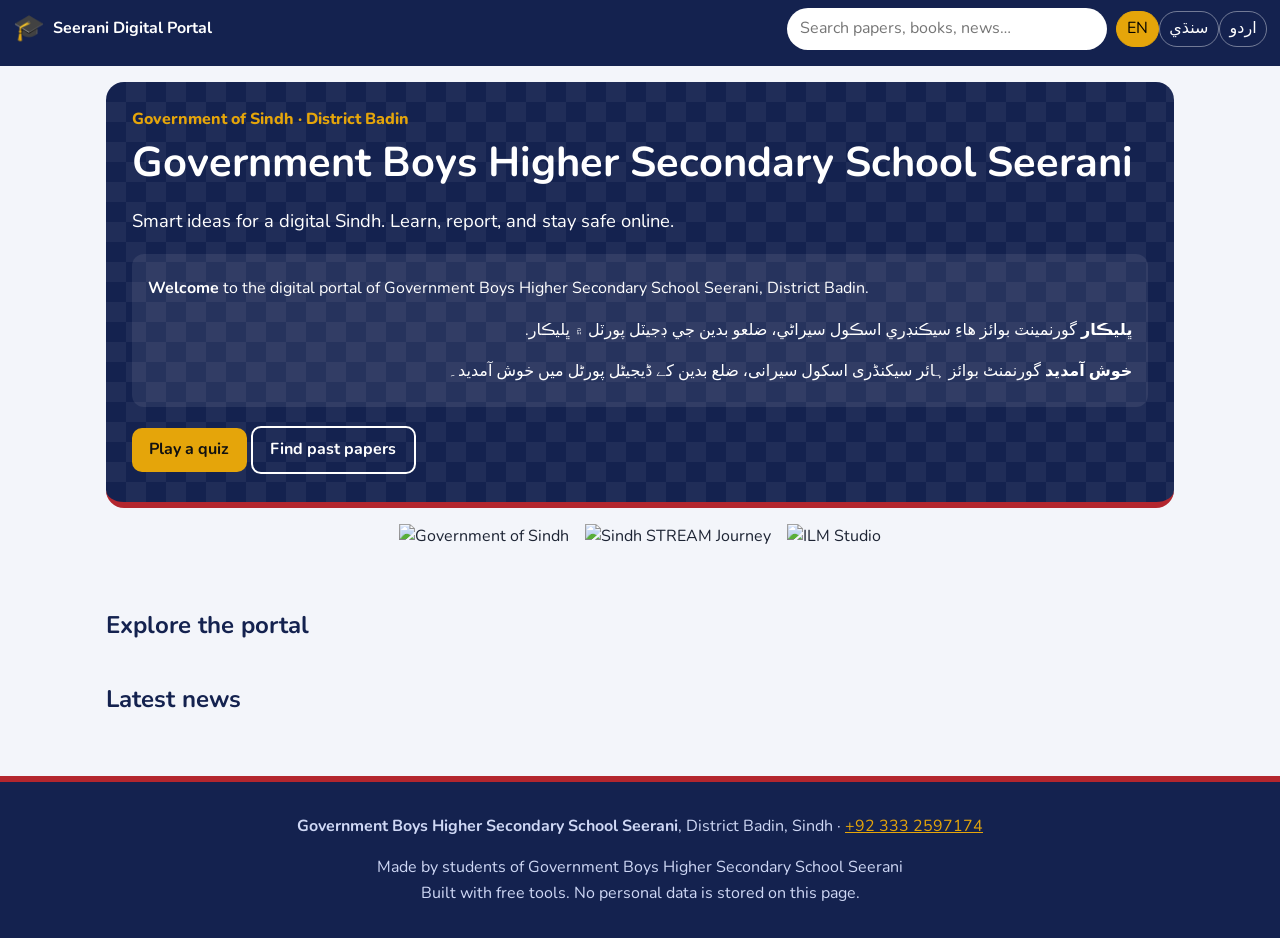
==== index.html @ 07d2a6b6 "Add files via upload" ====
<!DOCTYPE html>
<html lang="en">
<head>
<meta charset="utf-8">
<meta name="viewport" content="width=device-width,initial-scale=1">
<title>Seerani Digital School Portal</title>
<meta name="description" content="Digital portal of Government Boys Higher Secondary School Seerani, District Badin, Sindh">
<link rel="icon" href="data:image/svg+xml,<svg xmlns='http://www.w3.org/2000/svg' viewBox='0 0 100 100'><text y='.9em' font-size='90'>🎓</text></svg>">
<link rel="stylesheet" href="https://fonts.googleapis.com/css2?family=Noto+Naskh+Arabic:wght@400;700&family=Nunito:wght@400;700;800&display=swap">
<link rel="stylesheet" href="style.css">
</head>
<body>
<header>
 <div class="top">
  <a class="brand" href="#home"><img src="images/logo-school.png" alt="" onerror="this.replaceWith(Object.assign(document.createElement('span'),{textContent:'🎓',className:'ico'}))"><b>Seerani Digital Portal</b></a>
  <input id="q" type="search" placeholder="Search papers, books, news…" aria-label="Search">
  <div class="lang"><button data-l="en" class="on">EN</button><button data-l="sd">سنڌي</button><button data-l="ur">اردو</button></div>
 </div>
 <nav id="nav"></nav>
</header>
<main>
<section id="home">
 <div class="hero">
  <p class="sm">Government of Sindh · District Badin</p>
  <h1>Government Boys Higher Secondary School Seerani</h1>
  <p data-i="welcome" class="lead">Smart ideas for a digital Sindh. Learn, report, and stay safe online.</p>
  <div class="welcome">
   <p><b>Welcome</b> to the digital portal of Government Boys Higher Secondary School Seerani, District Badin.</p>
   <p lang="sd" dir="rtl"><b>ڀليڪار</b> گورنمينٽ بوائز هاءِ سيڪنڊري اسڪول سيراڻي، ضلعو بدين جي ڊجيٽل پورٽل ۾ ڀليڪار.</p>
   <p lang="ur" dir="rtl"><b>خوش آمدید</b> گورنمنٹ بوائز ہائر سیکنڈری اسکول سیرانی، ضلع بدین کے ڈیجیٹل پورٹل میں خوش آمدید۔</p>
  </div>
  <a class="btn gold" href="#quiz">Play a quiz</a> <a class="btn ghost" href="#papers">Find past papers</a>
 </div>
 <div class="logos"><img src="images/logo-sindh.png" alt="Government of Sindh"><img src="images/logo-stream.png" alt="Sindh STREAM Journey"><img src="images/logo-ilm.png" alt="ILM Studio"></div>
 <h2>Explore the portal</h2><div id="tiles" class="grid"></div>
 <h2>Latest news</h2><div id="homenews" class="grid"></div>
</section>
<section id="papers" hidden><h2>Past Papers &amp; Exam Preparation</h2><p class="note">Classes 6–10. Entries marked Sample are examples: add your real PDFs (see README).</p><div class="filters" data-box="papers"></div><div class="grid" id="papers-list"></div></section>
<section id="achievements" hidden><h2>Student Achievements</h2><p class="note">Sample cards only. Replace them with real, teacher-approved achievements.</p><div class="grid" id="ach-list"></div></section>
<section id="library" hidden><h2>Digital Library</h2><div class="filters" data-box="library"></div><div class="grid" id="library-list"></div></section>
<section id="quiz" hidden><h2>Quizzes &amp; MCQs</h2>
 <div class="panel"><label>Topic <select id="qt"></select></label> <label>Class <select id="qc"><option value="0">All (6–10)</option><option>6</option><option>7</option><option>8</option><option>9</option><option>10</option></select></label> <button class="btn" id="qs">Start (10 questions)</button></div>
 <div id="qbox"></div></section>
<section id="teachers" hidden><h2>Teachers Directory</h2><p class="note">Sample cards. Add real names, photos and qualifications with the teachers’ permission.</p><div class="grid" id="teachers-list"></div></section>
<section id="news" hidden><h2>News &amp; Announcements</h2><div class="grid" id="news-list"></div></section>
<section id="gallery" hidden><h2>School Gallery &amp; Events</h2><div class="grid g" id="gallery-list"></div></section>
<section id="steam" hidden><h2>STEAM / STREAM Projects</h2><p class="note">Sample project cards. Add real models, photos and video links.</p><div class="grid" id="steam-list"></div></section>
<section id="careers" hidden><h2>Scholarships &amp; Career Guidance</h2><p class="note">Always check each official website for current dates and conditions.</p><div class="grid" id="careers-list"></div></section>
<section id="calendar" hidden><h2>Academic Calendar</h2><p class="note">Sample rows. Dates must come from the school office.</p><div id="cal-list" class="tw"></div></section>
<section id="english" hidden><h2>English Learning Corner</h2><div class="panel"><b>Word of the day</b><div id="wod"></div></div><h3>Vocabulary</h3><div class="grid" id="vocab"></div><h3>Tenses</h3><div class="tw" id="tenses"></div><h3>Daily-use sentences</h3><div class="grid" id="sent"></div><h3>Speaking practice</h3><ol id="speak"></ol></section>
<section id="safe" hidden><h2>Stay safe online</h2><p>Five rules every student can follow today.</p><div class="grid" id="rules"></div>
 <h2>Safety for elders</h2><p>Please share these rules with your grandparents and parents.</p><div class="grid" id="elders"></div>
 <h2>Is this news fake?</h2><p>Tick every answer that is true for the message you received.</p>
 <div class="panel" id="fake"></div>
 <div class="warn"><b>Do not believe news from local viral Facebook pages. Believe only original news media channels.</b><p lang="sd" dir="rtl">مقامي وائرل فيس بڪ پيجز جي خبرن تي يقين نه ڪريو. رڳو اصل نيوز ميڊيا چينلز تي يقين ڪريو.</p><p lang="ur" dir="rtl">مقامی وائرل فیس بک پیجز کی خبروں پر یقین نہ کریں۔ صرف اصل نیوز میڈیا چینلز پر یقین کریں۔</p></div></section>
<section id="report" hidden><h2>Report a school problem</h2><p>Tell us what needs fixing. Do not write phone numbers or passwords.</p>
 <form class="panel" id="rf"><label>Problem type <select name="t"><option>Broken desk or chair</option><option>Water or toilets</option><option>Cleanliness</option><option>Harassment or bullying</option><option>Electricity or fans</option><option>Other</option></select></label>
 <label>Class <select name="c"><option>6</option><option>7</option><option>8</option><option>9</option><option>10</option><option>11</option><option>12</option></select></label>
 <label>What is wrong? <textarea name="d" rows="4" required></textarea></label>
 <button class="btn" data-a="wa">Send on WhatsApp</button> <button class="btn alt" data-a="cp">Copy report</button> <p class="note" id="rm"></p></form></section>
<section id="contact" hidden><h2>Contact &amp; Feedback</h2>
 <div class="panel"><b>Head Master</b><br>GBHSS Seerani, District Badin, Sindh<br><a href="https://wa.me/923332597174">WhatsApp: +92 333 2597174</a></div>
 <iframe title="School map" loading="lazy" src="https://www.google.com/maps?q=Government+Boys+Higher+Secondary+School+Seerani+Badin&output=embed"></iframe>
 <form class="panel" id="ff"><label>Message type <select name="t"><option>Feedback</option><option>Suggestion</option><option>Website issue</option></select></label>
 <label>Your message <textarea name="d" rows="4" required></textarea></label><button class="btn">Send on WhatsApp</button>
 <p class="note">This form opens WhatsApp; nothing is stored on this website.</p></form></section>
<section id="search" hidden><h2>Search results</h2><div id="sr" class="grid"></div></section>
</main>
<footer><p><b>Government Boys Higher Secondary School Seerani</b>, District Badin, Sindh · <a href="https://wa.me/923332597174">+92 333 2597174</a></p>
<p>Made by students of Government Boys Higher Secondary School Seerani<br>Built with free tools. No personal data is stored on this page.</p></footer>
<script src="data/data.js"></script>
<script src="app.js"></script>
</body></html>
---- style.css ----
:root{--ink:#14224f;--red:#b3262e;--gold:#e5a50a;--bg:#f3f5fa;--line:#d9dfec;--ok:#1b7f4b}
*{box-sizing:border-box}html{scroll-padding-top:120px}
body{margin:0;font:16px/1.6 Nunito,system-ui,sans-serif;background:var(--bg);color:#1c2333}
html[dir=rtl] body{font-family:'Noto Naskh Arabic',Nunito,sans-serif}
header{position:sticky;top:0;z-index:5;background:var(--ink);color:#fff;padding-top:env(safe-area-inset-top)}
.top{display:flex;gap:.6rem;align-items:center;padding:.5rem .8rem;flex-wrap:wrap}
.brand{display:flex;align-items:center;gap:.5rem;color:#fff;text-decoration:none;flex:1 1 auto}.brand img{height:36px}.ico{font-size:1.6rem}
#q{flex:1 1 180px;max-width:320px;padding:.5rem .8rem;border-radius:99px;border:0;font:inherit}
.lang button{background:none;border:1px solid #fff6;color:#fff;padding:.25rem .6rem;border-radius:99px;font:inherit;cursor:pointer}.lang .on{background:var(--gold);color:#000;border-color:var(--gold)}
nav{display:flex;gap:.3rem;overflow-x:auto;padding:0 .6rem .5rem;scrollbar-width:thin}
nav a{white-space:nowrap;color:#dfe6ff;text-decoration:none;padding:.3rem .8rem;border-radius:99px;font-size:.92rem}nav a.on,nav a:hover{background:var(--red);color:#fff}
main{max-width:1100px;margin:auto;padding:1rem}
h1{font-size:clamp(1.6rem,5vw,2.6rem);line-height:1.2;margin:.3rem 0}h2{margin:1.6rem 0 .6rem;color:var(--ink)}
.hero{background:var(--ink) repeating-conic-gradient(#ffffff0d 0 25%,transparent 0 50%) 0 0/40px 40px;color:#fff;border-radius:18px;padding:1.6rem;border-bottom:6px solid var(--red)}
.sm{color:var(--gold);font-weight:800;margin:0}.lead{font-size:1.15rem}
.welcome{background:#ffffff14;border-radius:12px;padding:.4rem 1rem;margin:1rem 0}
.btn{display:inline-block;background:var(--red);color:#fff;border:0;padding:.55rem 1.1rem;border-radius:10px;font:inherit;font-weight:700;text-decoration:none;cursor:pointer;margin:.2rem 0}
.btn.gold{background:var(--gold);color:#111}.btn.alt{background:var(--ink)}.btn.ghost{background:none;border:2px solid #fff}
:focus-visible{outline:3px solid var(--gold);outline-offset:2px}
.logos{display:flex;gap:1rem;justify-content:center;flex-wrap:wrap;margin:1rem 0}.logos img{height:56px;max-width:30%;object-fit:contain}
.grid{display:grid;grid-template-columns:repeat(auto-fill,minmax(230px,1fr));gap:.9rem}
.card{background:#fff;border:1px solid var(--line);border-left:5px solid var(--red);border-radius:12px;padding:.9rem;color:inherit;text-decoration:none;display:block}
a.card:hover{border-left-color:var(--gold);transform:translateY(-2px);transition:.15s}
.card h3{margin:.2rem 0;font-size:1.05rem}.card .em{font-size:2rem}
.tag{display:inline-block;background:#fdf0d0;color:#6b4a00;border-radius:6px;padding:0 .5rem;font-size:.8rem;margin:.1rem .2rem .1rem 0}.tag.s{background:#e6ebfa;color:var(--ink)}
.note{color:#566;font-size:.9rem}
.panel{background:#fff;border:1px solid var(--line);border-radius:12px;padding:1rem;margin:.8rem 0}
.warn{background:#fff3f3;border:2px solid var(--red);border-radius:12px;padding:.8rem 1rem}
label{display:block;margin:.5rem 0;font-weight:700}select,textarea{display:block;width:100%;max-width:420px;padding:.5rem;border:1px solid #bcc5db;border-radius:8px;font:inherit}
.filters{display:flex;gap:.6rem;flex-wrap:wrap;margin:.6rem 0}.filters select{width:auto}
.g .ph{aspect-ratio:4/3;width:100%;object-fit:cover;border-radius:10px;background:#dde3f3}
.ph{background:linear-gradient(135deg,#dde3f3,#f1f3fa);display:grid;place-items:center;font-size:2.4rem;aspect-ratio:4/3;border-radius:10px}
.tw{overflow-x:auto}table{border-collapse:collapse;width:100%;background:#fff}td,th{border:1px solid var(--line);padding:.5rem;text-align:start}th{background:var(--ink);color:#fff}
.opt{display:block;width:100%;text-align:start;margin:.35rem 0;padding:.6rem;border:2px solid var(--line);border-radius:10px;background:#fff;font:inherit;cursor:pointer}
.opt.right{border-color:var(--ok);background:#e5f6ec}.opt.wrong{border-color:var(--red);background:#fdeaea}
.bar{height:8px;background:var(--line);border-radius:9px}.bar i{display:block;height:100%;background:var(--gold);border-radius:9px}
iframe{width:100%;height:280px;border:0;border-radius:12px}
footer{background:var(--ink);color:#cfd8f5;text-align:center;padding:1rem;margin-top:2rem;border-top:6px solid var(--red)}footer a{color:var(--gold)}
@media(prefers-reduced-motion:reduce){*{transition:none!important}}
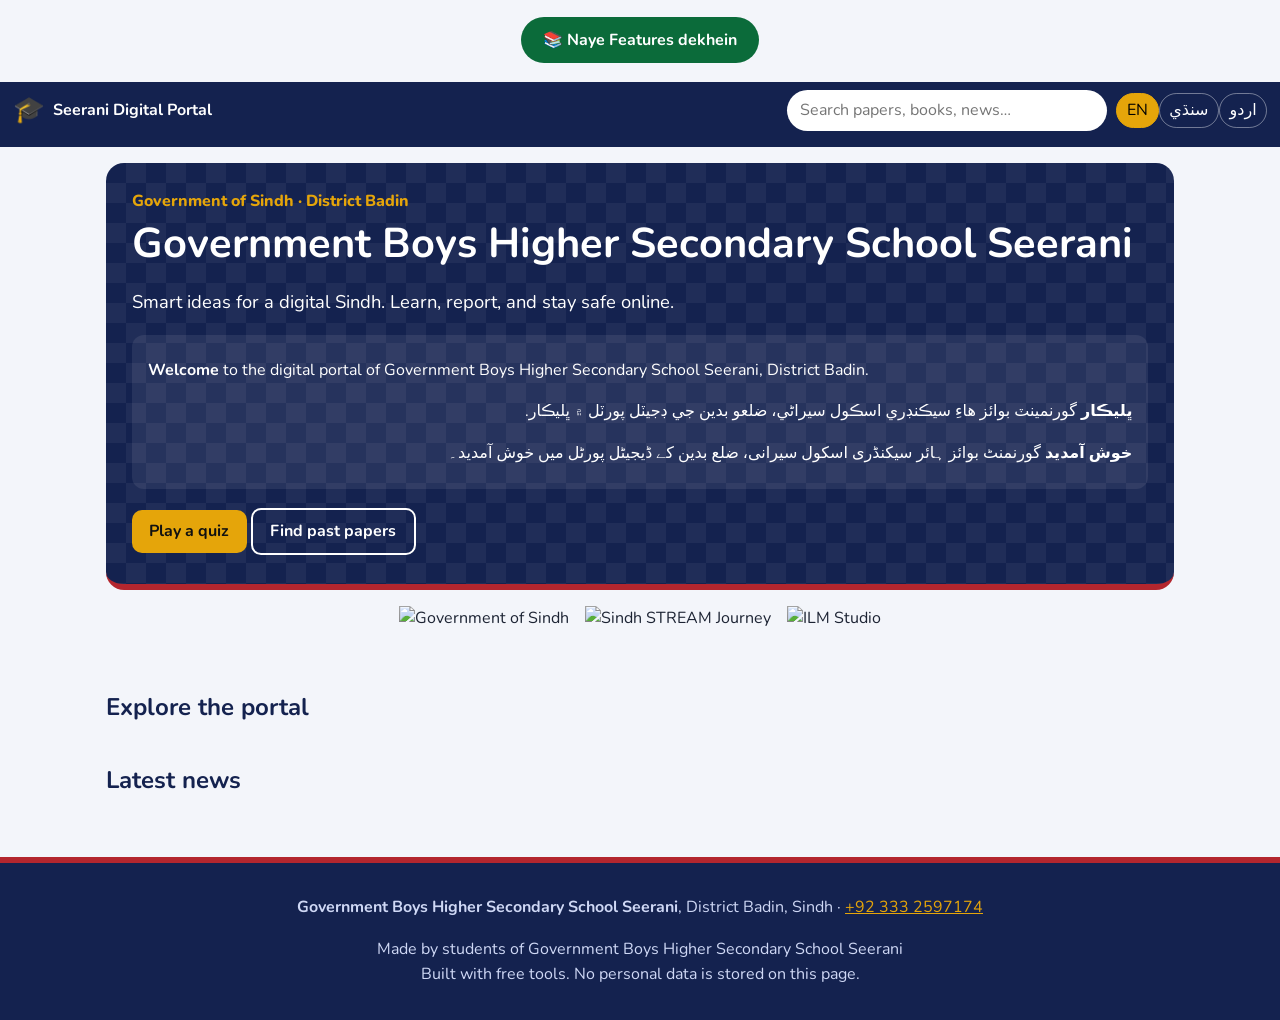
==== commit fdc28b5b: "Update index.html" ====
--- a/index.html
+++ b/index.html
@@ -10,6 +10,7 @@
 <link rel="stylesheet" href="style.css">
 </head>
 <body>
+ <p style="text-align:center;padding:12px"><a href="features.html" style="background:#0b6b3a;color:#fff;padding:12px 22px;border-radius:25px;text-decoration:none;font-weight:bold">📚 Naye Features dekhein</a></p>
 <header>
  <div class="top">
   <a class="brand" href="#home"><img src="images/logo-school.png" alt="" onerror="this.replaceWith(Object.assign(document.createElement('span'),{textContent:'🎓',className:'ico'}))"><b>Seerani Digital Portal</b></a>
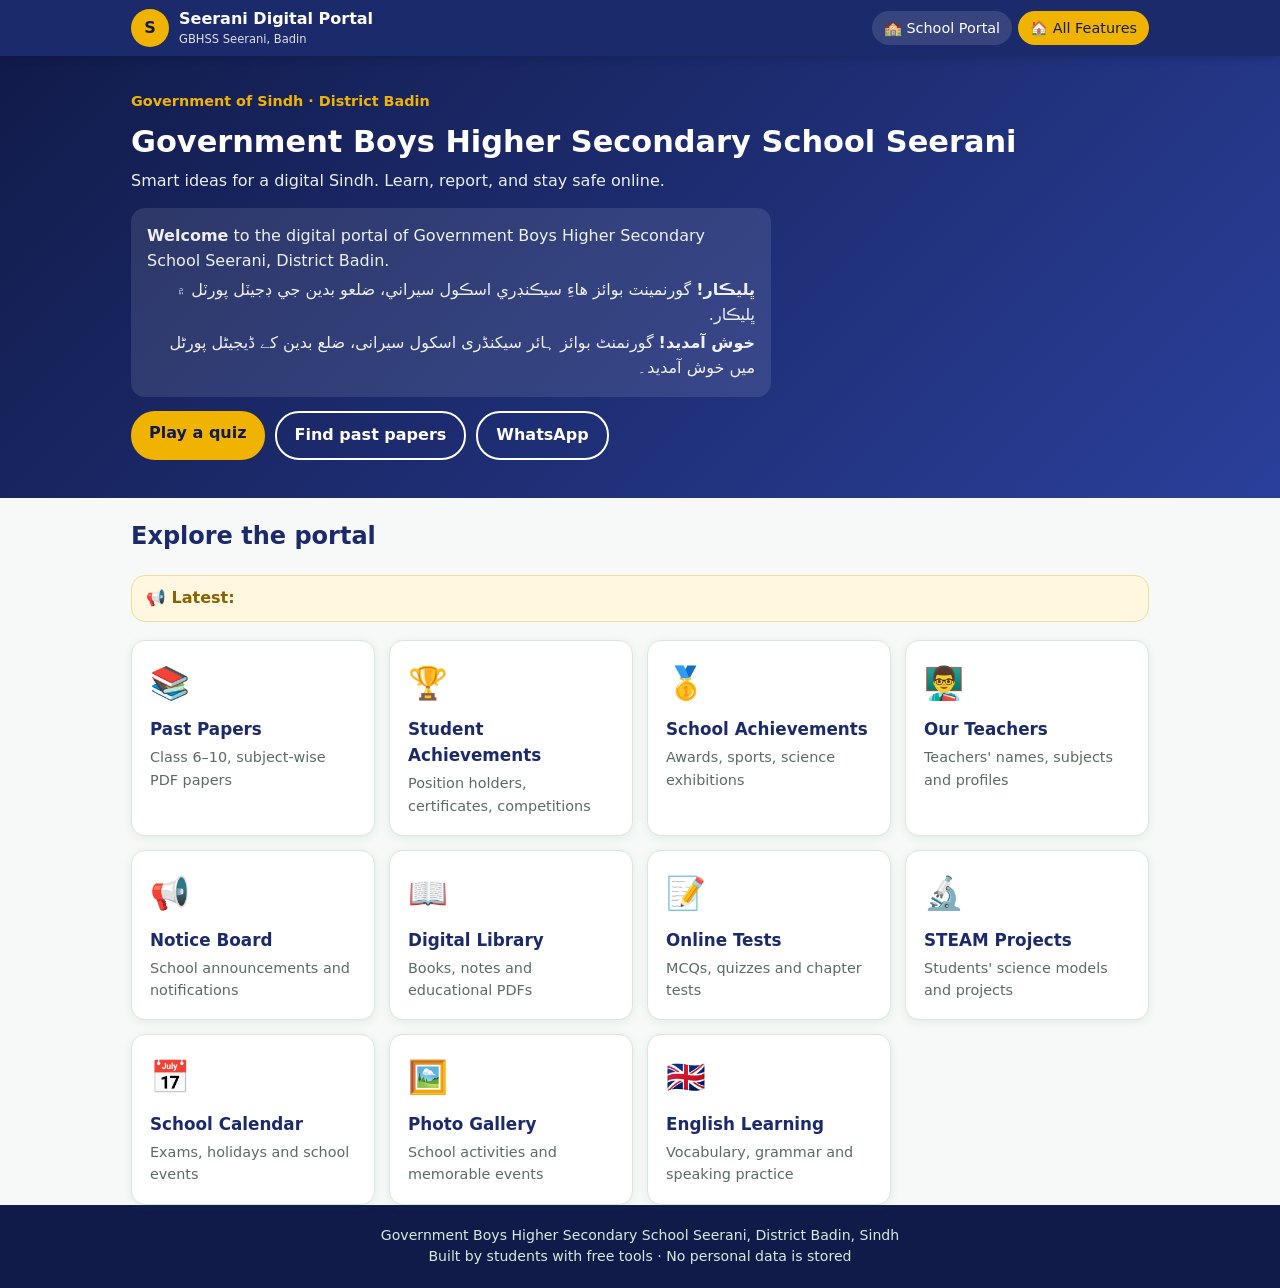
==== commit f242b5de: "Add files via upload" ====
--- a/index.html
+++ b/index.html
@@ -2,73 +2,43 @@
 <html lang="en">
 <head>
 <meta charset="utf-8">
-<meta name="viewport" content="width=device-width,initial-scale=1">
-<title>Seerani Digital School Portal</title>
-<meta name="description" content="Digital portal of Government Boys Higher Secondary School Seerani, District Badin, Sindh">
-<link rel="icon" href="data:image/svg+xml,<svg xmlns='http://www.w3.org/2000/svg' viewBox='0 0 100 100'><text y='.9em' font-size='90'>🎓</text></svg>">
-<link rel="stylesheet" href="https://fonts.googleapis.com/css2?family=Noto+Naskh+Arabic:wght@400;700&family=Nunito:wght@400;700;800&display=swap">
-<link rel="stylesheet" href="style.css">
+<meta name="viewport" content="width=device-width, initial-scale=1">
+<title>All Features | Seerani Digital Portal</title>
+<link rel="stylesheet" href="portal.css">
 </head>
-<body>
- <p style="text-align:center;padding:12px"><a href="features.html" style="background:#0b6b3a;color:#fff;padding:12px 22px;border-radius:25px;text-decoration:none;font-weight:bold">📚 Naye Features dekhein</a></p>
-<header>
- <div class="top">
-  <a class="brand" href="#home"><img src="images/logo-school.png" alt="" onerror="this.replaceWith(Object.assign(document.createElement('span'),{textContent:'🎓',className:'ico'}))"><b>Seerani Digital Portal</b></a>
-  <input id="q" type="search" placeholder="Search papers, books, news…" aria-label="Search">
-  <div class="lang"><button data-l="en" class="on">EN</button><button data-l="sd">سنڌي</button><button data-l="ur">اردو</button></div>
- </div>
- <nav id="nav"></nav>
-</header>
-<main>
-<section id="home">
- <div class="hero">
-  <p class="sm">Government of Sindh · District Badin</p>
-  <h1>Government Boys Higher Secondary School Seerani</h1>
-  <p data-i="welcome" class="lead">Smart ideas for a digital Sindh. Learn, report, and stay safe online.</p>
-  <div class="welcome">
-   <p><b>Welcome</b> to the digital portal of Government Boys Higher Secondary School Seerani, District Badin.</p>
-   <p lang="sd" dir="rtl"><b>ڀليڪار</b> گورنمينٽ بوائز هاءِ سيڪنڊري اسڪول سيراڻي، ضلعو بدين جي ڊجيٽل پورٽل ۾ ڀليڪار.</p>
-   <p lang="ur" dir="rtl"><b>خوش آمدید</b> گورنمنٹ بوائز ہائر سیکنڈری اسکول سیرانی، ضلع بدین کے ڈیجیٹل پورٹل میں خوش آمدید۔</p>
-  </div>
-  <a class="btn gold" href="#quiz">Play a quiz</a> <a class="btn ghost" href="#papers">Find past papers</a>
- </div>
- <div class="logos"><img src="images/logo-sindh.png" alt="Government of Sindh"><img src="images/logo-stream.png" alt="Sindh STREAM Journey"><img src="images/logo-ilm.png" alt="ILM Studio"></div>
- <h2>Explore the portal</h2><div id="tiles" class="grid"></div>
- <h2>Latest news</h2><div id="homenews" class="grid"></div>
-</section>
-<section id="papers" hidden><h2>Past Papers &amp; Exam Preparation</h2><p class="note">Classes 6–10. Entries marked Sample are examples: add your real PDFs (see README).</p><div class="filters" data-box="papers"></div><div class="grid" id="papers-list"></div></section>
-<section id="achievements" hidden><h2>Student Achievements</h2><p class="note">Sample cards only. Replace them with real, teacher-approved achievements.</p><div class="grid" id="ach-list"></div></section>
-<section id="library" hidden><h2>Digital Library</h2><div class="filters" data-box="library"></div><div class="grid" id="library-list"></div></section>
-<section id="quiz" hidden><h2>Quizzes &amp; MCQs</h2>
- <div class="panel"><label>Topic <select id="qt"></select></label> <label>Class <select id="qc"><option value="0">All (6–10)</option><option>6</option><option>7</option><option>8</option><option>9</option><option>10</option></select></label> <button class="btn" id="qs">Start (10 questions)</button></div>
- <div id="qbox"></div></section>
-<section id="teachers" hidden><h2>Teachers Directory</h2><p class="note">Sample cards. Add real names, photos and qualifications with the teachers’ permission.</p><div class="grid" id="teachers-list"></div></section>
-<section id="news" hidden><h2>News &amp; Announcements</h2><div class="grid" id="news-list"></div></section>
-<section id="gallery" hidden><h2>School Gallery &amp; Events</h2><div class="grid g" id="gallery-list"></div></section>
-<section id="steam" hidden><h2>STEAM / STREAM Projects</h2><p class="note">Sample project cards. Add real models, photos and video links.</p><div class="grid" id="steam-list"></div></section>
-<section id="careers" hidden><h2>Scholarships &amp; Career Guidance</h2><p class="note">Always check each official website for current dates and conditions.</p><div class="grid" id="careers-list"></div></section>
-<section id="calendar" hidden><h2>Academic Calendar</h2><p class="note">Sample rows. Dates must come from the school office.</p><div id="cal-list" class="tw"></div></section>
-<section id="english" hidden><h2>English Learning Corner</h2><div class="panel"><b>Word of the day</b><div id="wod"></div></div><h3>Vocabulary</h3><div class="grid" id="vocab"></div><h3>Tenses</h3><div class="tw" id="tenses"></div><h3>Daily-use sentences</h3><div class="grid" id="sent"></div><h3>Speaking practice</h3><ol id="speak"></ol></section>
-<section id="safe" hidden><h2>Stay safe online</h2><p>Five rules every student can follow today.</p><div class="grid" id="rules"></div>
- <h2>Safety for elders</h2><p>Please share these rules with your grandparents and parents.</p><div class="grid" id="elders"></div>
- <h2>Is this news fake?</h2><p>Tick every answer that is true for the message you received.</p>
- <div class="panel" id="fake"></div>
- <div class="warn"><b>Do not believe news from local viral Facebook pages. Believe only original news media channels.</b><p lang="sd" dir="rtl">مقامي وائرل فيس بڪ پيجز جي خبرن تي يقين نه ڪريو. رڳو اصل نيوز ميڊيا چينلز تي يقين ڪريو.</p><p lang="ur" dir="rtl">مقامی وائرل فیس بک پیجز کی خبروں پر یقین نہ کریں۔ صرف اصل نیوز میڈیا چینلز پر یقین کریں۔</p></div></section>
-<section id="report" hidden><h2>Report a school problem</h2><p>Tell us what needs fixing. Do not write phone numbers or passwords.</p>
- <form class="panel" id="rf"><label>Problem type <select name="t"><option>Broken desk or chair</option><option>Water or toilets</option><option>Cleanliness</option><option>Harassment or bullying</option><option>Electricity or fans</option><option>Other</option></select></label>
- <label>Class <select name="c"><option>6</option><option>7</option><option>8</option><option>9</option><option>10</option><option>11</option><option>12</option></select></label>
- <label>What is wrong? <textarea name="d" rows="4" required></textarea></label>
- <button class="btn" data-a="wa">Send on WhatsApp</button> <button class="btn alt" data-a="cp">Copy report</button> <p class="note" id="rm"></p></form></section>
-<section id="contact" hidden><h2>Contact &amp; Feedback</h2>
- <div class="panel"><b>Head Master</b><br>GBHSS Seerani, District Badin, Sindh<br><a href="https://wa.me/923332597174">WhatsApp: +92 333 2597174</a></div>
- <iframe title="School map" loading="lazy" src="https://www.google.com/maps?q=Government+Boys+Higher+Secondary+School+Seerani+Badin&output=embed"></iframe>
- <form class="panel" id="ff"><label>Message type <select name="t"><option>Feedback</option><option>Suggestion</option><option>Website issue</option></select></label>
- <label>Your message <textarea name="d" rows="4" required></textarea></label><button class="btn">Send on WhatsApp</button>
- <p class="note">This form opens WhatsApp; nothing is stored on this website.</p></form></section>
-<section id="search" hidden><h2>Search results</h2><div id="sr" class="grid"></div></section>
+<body data-page="hub">
+<header class="top"><div class="wrap">
+<a class="brand" href="features.html"><span class="logo">S</span><span>Seerani Digital Portal<small>GBHSS Seerani, Badin</small></span></a>
+<nav><a href="index.html">🏫 School Portal</a><a href="features.html" class="on">🏠 All Features</a></nav>
+</div></header>
+<section class="hero big"><div class="wrap">
+<div class="kick">Government of Sindh · District Badin</div>
+<h1>Government Boys Higher Secondary School Seerani</h1>
+<p>Smart ideas for a digital Sindh. Learn, report, and stay safe online.</p>
+<div class="wel"><p><b>Welcome</b> to the digital portal of Government Boys Higher Secondary School Seerani, District Badin.</p>
+<p dir="rtl" lang="sd"><b>ڀليڪار!</b> گورنمينٽ بوائز هاءِ سيڪنڊري اسڪول سيراني، ضلعو بدين جي ڊجيٽل پورٽل ۾ ڀليڪار.</p>
+<p dir="rtl" lang="ur"><b>خوش آمدید!</b> گورنمنٹ بوائز ہائر سیکنڈری اسکول سیرانی، ضلع بدین کے ڈیجیٹل پورٹل میں خوش آمدید۔</p></div>
+<div class="acts"><a href="tests.html">Play a quiz</a><a class="o" href="papers.html">Find past papers</a><a class="o" href="https://wa.me/923332597174">WhatsApp</a></div>
+</div></section>
+<main class="wrap">
+<h2 style="color:var(--green)">Explore the portal</h2>
+<div class="ticker"><b>📢 Latest:</b><span id="ticker"></span></div>
+<div class="grid">
+<a class="fcard" href="papers.html"><div class="ic">📚</div><h3>Past Papers</h3><p>Class 6–10, subject-wise PDF papers</p></a>
+<a class="fcard" href="student-achievements.html"><div class="ic">🏆</div><h3>Student Achievements</h3><p>Position holders, certificates, competitions</p></a>
+<a class="fcard" href="school-achievements.html"><div class="ic">🥇</div><h3>School Achievements</h3><p>Awards, sports, science exhibitions</p></a>
+<a class="fcard" href="teachers.html"><div class="ic">👨‍🏫</div><h3>Our Teachers</h3><p>Teachers' names, subjects and profiles</p></a>
+<a class="fcard" href="notices.html"><div class="ic">📢</div><h3>Notice Board</h3><p>School announcements and notifications</p></a>
+<a class="fcard" href="library.html"><div class="ic">📖</div><h3>Digital Library</h3><p>Books, notes and educational PDFs</p></a>
+<a class="fcard" href="tests.html"><div class="ic">📝</div><h3>Online Tests</h3><p>MCQs, quizzes and chapter tests</p></a>
+<a class="fcard" href="steam.html"><div class="ic">🔬</div><h3>STEAM Projects</h3><p>Students' science models and projects</p></a>
+<a class="fcard" href="calendar.html"><div class="ic">📅</div><h3>School Calendar</h3><p>Exams, holidays and school events</p></a>
+<a class="fcard" href="gallery.html"><div class="ic">🖼️</div><h3>Photo Gallery</h3><p>School activities and memorable events</p></a>
+<a class="fcard" href="english.html"><div class="ic">🇬🇧</div><h3>English Learning</h3><p>Vocabulary, grammar and speaking practice</p></a>
+</div>
 </main>
-<footer><p><b>Government Boys Higher Secondary School Seerani</b>, District Badin, Sindh · <a href="https://wa.me/923332597174">+92 333 2597174</a></p>
-<p>Made by students of Government Boys Higher Secondary School Seerani<br>Built with free tools. No personal data is stored on this page.</p></footer>
-<script src="data/data.js"></script>
-<script src="app.js"></script>
-</body></html>
+<footer>Government Boys Higher Secondary School Seerani, District Badin, Sindh<br>Built by students with free tools · No personal data is stored</footer>
+<script src="data.js"></script>
+<script src="portal.js"></script>
+</body>
+</html>
--- a/portal.css
+++ b/portal.css
@@ -0,0 +1,131 @@
+:root{
+  --green:#1b2a6b; --green-d:#111b4a; --green-l:#e8ecf9;
+  --gold:#f0b400; --ink:#1c2a24; --muted:#5b6b63; --line:#dbe5df;
+  --bg:#f6f9f7; --card:#fff; --red:#c0392b; --blue:#1f6fb2;
+  --r:14px; --shadow:0 2px 10px rgba(11,107,58,.08);
+}
+*{box-sizing:border-box}
+html{scroll-behavior:smooth}
+body{margin:0;background:var(--bg);color:var(--ink);
+  font-family:system-ui,-apple-system,"Segoe UI",Roboto,"Noto Nastaliq Urdu","Noto Sans Arabic",Arial,sans-serif;line-height:1.55}
+a{color:var(--green)}
+img{max-width:100%}
+.wrap{max-width:1050px;margin:0 auto;padding:0 16px}
+
+/* header */
+.top{background:var(--green);color:#fff;position:sticky;top:0;z-index:20;box-shadow:0 2px 8px rgba(0,0,0,.15)}
+.top .wrap{display:flex;align-items:center;gap:12px;min-height:56px;flex-wrap:wrap;padding-top:6px;padding-bottom:6px}
+.brand{display:flex;align-items:center;gap:10px;color:#fff;text-decoration:none;font-weight:700;margin-right:auto}
+.brand small{display:block;font-weight:400;opacity:.85;font-size:.72rem}
+.brand .logo{width:38px;height:38px;border-radius:50%;background:var(--gold);color:var(--green-d);display:grid;place-items:center;font-weight:800}
+.top nav{display:flex;gap:6px;flex-wrap:wrap}
+.top nav a{color:#fff;text-decoration:none;padding:6px 12px;border-radius:20px;font-size:.9rem;background:rgba(255,255,255,.12)}
+.top nav a:hover,.top nav a.on{background:var(--gold);color:var(--green-d)}
+
+/* page title */
+.hero{background:linear-gradient(135deg,var(--green-d),#2a3f9a);color:#fff;padding:28px 0 32px}
+.hero h1{margin:0 0 4px;font-size:1.7rem}
+.hero p{margin:0;opacity:.92}
+.hero .crumb{font-size:.85rem;opacity:.85;margin-bottom:6px}
+.hero .crumb a{color:#fff}
+main{padding:22px 0 50px;min-height:50vh}
+
+/* hub */
+.ticker{background:#fff7e0;border:1px solid #f0dca0;border-radius:var(--r);padding:10px 14px;margin:18px 0;display:flex;gap:10px;align-items:center;overflow:hidden}
+.ticker b{white-space:nowrap;color:#8a6200}
+.ticker span{white-space:nowrap;animation:slide 28s linear infinite;display:inline-block;padding-left:100%}
+@keyframes slide{to{transform:translateX(-100%)}}
+.grid{display:grid;gap:14px;grid-template-columns:repeat(auto-fill,minmax(230px,1fr))}
+.fcard{display:block;background:var(--card);border:1px solid var(--line);border-radius:var(--r);padding:18px;text-decoration:none;color:var(--ink);box-shadow:var(--shadow);transition:.15s}
+.fcard:hover{transform:translateY(-3px);border-color:var(--green)}
+.fcard .ic{font-size:2rem}
+.fcard h3{margin:8px 0 4px;font-size:1.05rem;color:var(--green)}
+.fcard p{margin:0;color:var(--muted);font-size:.9rem}
+
+/* controls */
+.bar{display:flex;gap:10px;flex-wrap:wrap;margin-bottom:16px;align-items:center}
+.bar input,.bar select{padding:10px 12px;border:1px solid var(--line);border-radius:10px;font-size:1rem;background:#fff;min-width:140px;flex:1}
+.chips{display:flex;gap:8px;flex-wrap:wrap;margin-bottom:16px}
+.chip{border:1px solid var(--line);background:#fff;border-radius:20px;padding:7px 14px;cursor:pointer;font-size:.92rem;color:var(--ink)}
+.chip.on{background:var(--green);color:#fff;border-color:var(--green)}
+.btn{display:inline-block;background:var(--green);color:#fff;border:0;border-radius:10px;padding:9px 16px;font-size:.95rem;cursor:pointer;text-decoration:none}
+.btn:hover{background:var(--green-d)}
+.btn.alt{background:#fff;color:var(--green);border:1px solid var(--green)}
+.btn.sm{padding:6px 12px;font-size:.85rem}
+
+/* cards & lists */
+.card{background:var(--card);border:1px solid var(--line);border-radius:var(--r);padding:16px;box-shadow:var(--shadow)}
+.card h3{margin:0 0 4px;font-size:1.05rem}
+.meta{color:var(--muted);font-size:.88rem}
+.tag{display:inline-block;background:var(--green-l);color:var(--green-d);border-radius:12px;padding:2px 10px;font-size:.78rem;font-weight:600;margin-right:4px}
+.tag.red{background:#fde8e5;color:var(--red)}
+.tag.gold{background:#fff3d1;color:#8a6200}
+.tag.blue{background:#e3f0fb;color:var(--blue)}
+.list{display:grid;gap:10px}
+.row{display:flex;gap:14px;align-items:center;justify-content:space-between;flex-wrap:wrap}
+.empty{text-align:center;color:var(--muted);padding:30px;background:#fff;border:1px dashed var(--line);border-radius:var(--r)}
+.note{background:#fff7e0;border:1px solid #f0dca0;border-radius:10px;padding:10px 14px;font-size:.9rem;margin-bottom:16px}
+.avatar{width:64px;height:64px;border-radius:50%;background:var(--green);color:#fff;display:grid;place-items:center;font-size:1.4rem;font-weight:700;object-fit:cover;flex:none}
+.person{display:flex;gap:14px;align-items:center}
+
+/* gallery */
+.gal{display:grid;gap:10px;grid-template-columns:repeat(auto-fill,minmax(210px,1fr))}
+.gal figure{margin:0;border-radius:var(--r);overflow:hidden;background:#fff;border:1px solid var(--line);cursor:pointer}
+.gal .ph{aspect-ratio:4/3;background:linear-gradient(135deg,#cfe9da,#9fd0b5);display:grid;place-items:center;font-size:2.4rem;overflow:hidden}
+.gal img{width:100%;height:100%;object-fit:cover;display:block}
+.gal figcaption{padding:8px 12px;font-size:.9rem}
+.lb{position:fixed;inset:0;background:rgba(0,0,0,.88);display:none;place-items:center;z-index:50;padding:20px;text-align:center;color:#fff}
+.lb.open{display:grid}
+.lb img{max-height:78vh;border-radius:8px}
+.lb button{position:absolute;top:14px;right:18px;font-size:2rem;background:none;border:0;color:#fff;cursor:pointer}
+
+/* calendar */
+.calhead{display:flex;justify-content:space-between;align-items:center;margin-bottom:10px}
+.calhead h2{margin:0;font-size:1.25rem}
+.cal{display:grid;grid-template-columns:repeat(7,1fr);gap:4px}
+.cal .dn{text-align:center;font-weight:700;font-size:.8rem;color:var(--muted);padding:4px 0}
+.cal .d{min-height:64px;background:#fff;border:1px solid var(--line);border-radius:8px;padding:4px;font-size:.8rem;overflow:hidden}
+.cal .d.today{outline:2px solid var(--gold)}
+.cal .d.blank{background:transparent;border:0}
+.cal .d.fri{background:#f3f7f5}
+.ev{display:block;font-size:.68rem;line-height:1.2;border-radius:4px;padding:1px 4px;margin-top:2px;color:#fff}
+.ev.exam{background:var(--red)} .ev.holiday{background:var(--green)} .ev.event{background:var(--blue)}
+.legend{display:flex;gap:12px;margin:12px 0;font-size:.85rem;flex-wrap:wrap}
+.legend i{display:inline-block;width:12px;height:12px;border-radius:3px;margin-right:5px;vertical-align:-1px}
+
+/* tests */
+.opt{display:block;width:100%;text-align:left;background:#fff;border:2px solid var(--line);border-radius:10px;padding:12px 14px;margin:8px 0;font-size:1rem;cursor:pointer;color:var(--ink)}
+.opt:hover{border-color:var(--green)}
+.opt.ok{border-color:var(--green);background:var(--green-l)}
+.opt.bad{border-color:var(--red);background:#fde8e5}
+.prog{height:8px;background:var(--line);border-radius:6px;overflow:hidden;margin-bottom:14px}
+.prog div{height:100%;background:var(--green);transition:.2s}
+.score{font-size:3rem;font-weight:800;color:var(--green);text-align:center;margin:6px 0}
+
+/* english */
+.flash{perspective:900px;max-width:420px;margin:0 auto}
+.flash .in{position:relative;height:210px;transition:transform .5s;transform-style:preserve-3d;cursor:pointer}
+.flash .in.flip{transform:rotateY(180deg)}
+.flash .f,.flash .b{position:absolute;inset:0;backface-visibility:hidden;border-radius:var(--r);display:grid;place-items:center;text-align:center;padding:18px;box-shadow:var(--shadow);border:1px solid var(--line)}
+.flash .f{background:#fff;font-size:2rem;font-weight:700;color:var(--green)}
+.flash .b{background:var(--green);color:#fff;transform:rotateY(180deg);font-size:1.5rem}
+.flash .b small{display:block;font-size:.95rem;opacity:.9;margin-top:8px;direction:ltr}
+.urdu{direction:rtl;font-size:1.15rem}
+
+footer{background:var(--green-d);color:#d7eadf;text-align:center;padding:20px 16px;font-size:.88rem}
+footer a{color:#fff}
+
+@media(max-width:560px){
+  .hero h1{font-size:1.4rem}
+  .cal .d{min-height:50px;font-size:.72rem}
+  .ev{font-size:0;height:6px;padding:0}
+}
+
+.hero.big{padding:34px 0 38px}
+.hero.big h1{font-size:1.9rem}
+.hero .kick{color:var(--gold);font-weight:700;font-size:.9rem;margin-bottom:6px}
+.hero .wel{background:rgba(255,255,255,.1);border-radius:var(--r);padding:12px 16px;margin:14px 0;max-width:640px}
+.hero .wel p{margin:4px 0}
+.hero .acts{display:flex;gap:10px;flex-wrap:wrap;margin-top:6px}
+.hero .acts a{padding:10px 18px;border-radius:24px;font-weight:700;text-decoration:none;background:var(--gold);color:var(--green-d)}
+.hero .acts a.o{background:transparent;color:#fff;border:2px solid #fff}
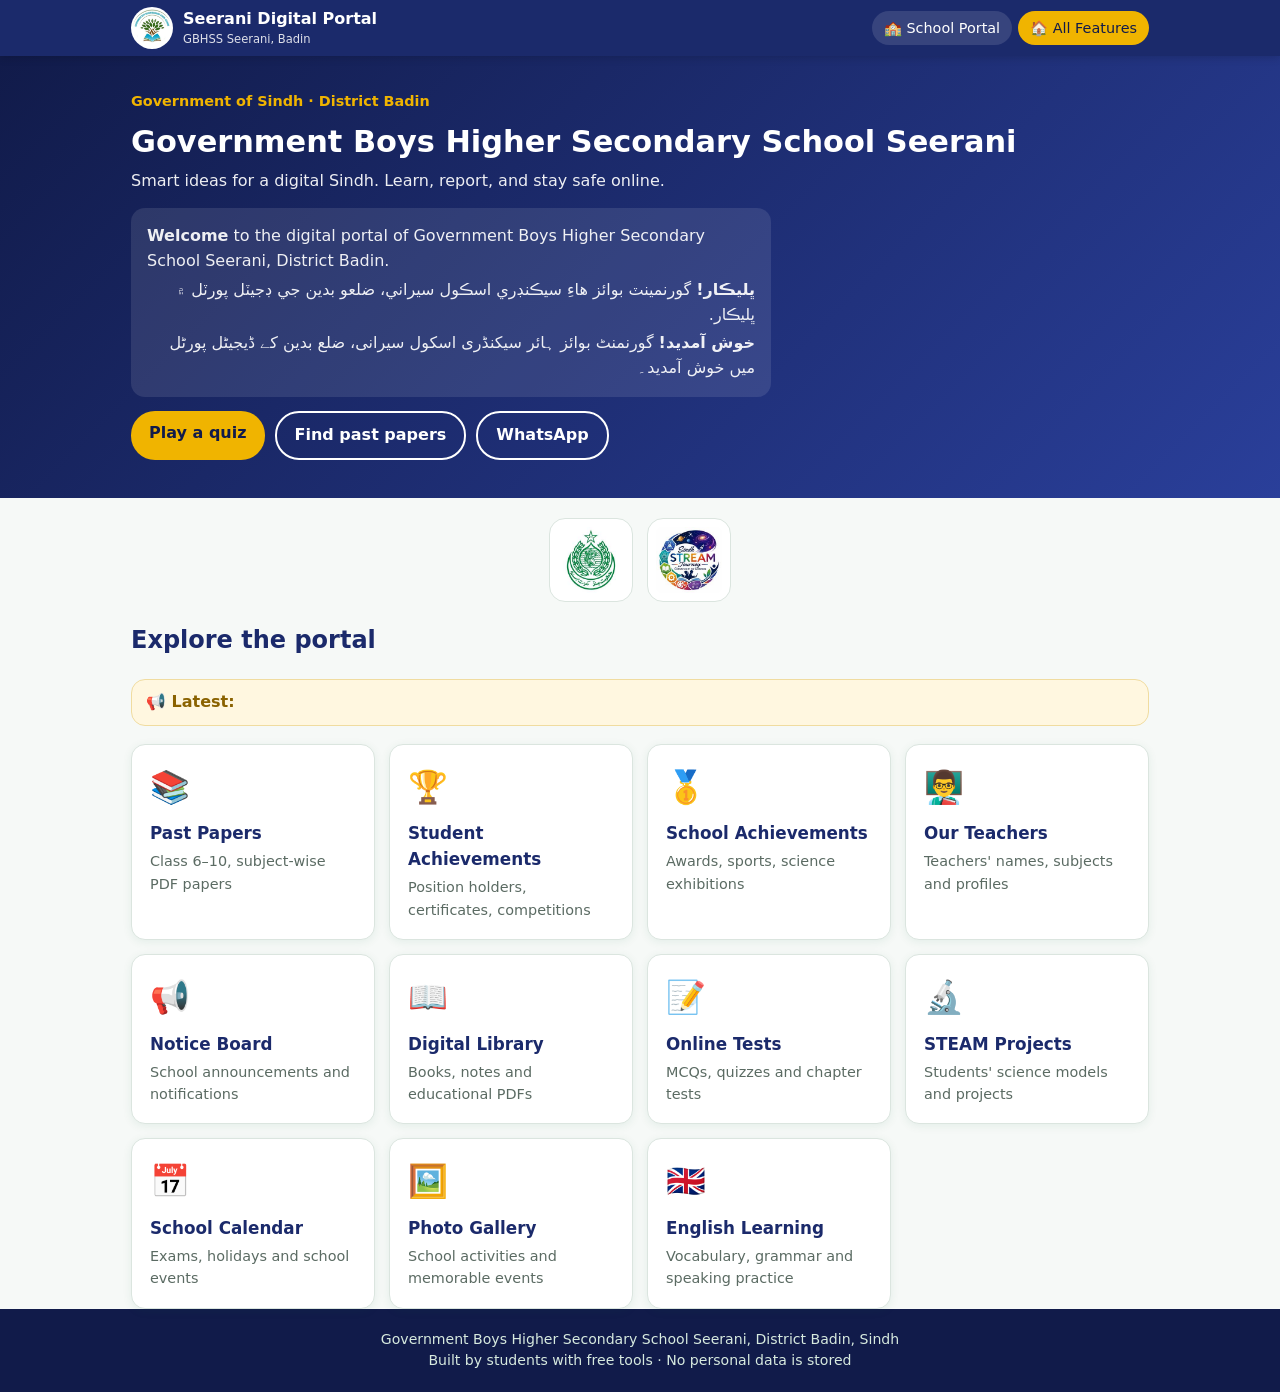
==== commit a112f777: "Add files via upload" ====
--- a/index.html
+++ b/index.html
@@ -8,7 +8,7 @@
 </head>
 <body data-page="hub">
 <header class="top"><div class="wrap">
-<a class="brand" href="features.html"><span class="logo">S</span><span>Seerani Digital Portal<small>GBHSS Seerani, Badin</small></span></a>
+<a class="brand" href="features.html"><img class="logo" src="download.jpeg" alt="School logo"><span>Seerani Digital Portal<small>GBHSS Seerani, Badin</small></span></a>
 <nav><a href="index.html">🏫 School Portal</a><a href="features.html" class="on">🏠 All Features</a></nav>
 </div></header>
 <section class="hero big"><div class="wrap">
@@ -21,6 +21,7 @@
 <div class="acts"><a href="tests.html">Play a quiz</a><a class="o" href="papers.html">Find past papers</a><a class="o" href="https://wa.me/923332597174">WhatsApp</a></div>
 </div></section>
 <main class="wrap">
+<div class="partners"><img src="download%20(1).jpeg" alt="Government of Sindh"><img src="download%20(2).jpeg" alt="Sindh STREAM Journey"></div>
 <h2 style="color:var(--green)">Explore the portal</h2>
 <div class="ticker"><b>📢 Latest:</b><span id="ticker"></span></div>
 <div class="grid">
--- a/portal.css
+++ b/portal.css
@@ -129,3 +129,7 @@
 .hero .acts{display:flex;gap:10px;flex-wrap:wrap;margin-top:6px}
 .hero .acts a{padding:10px 18px;border-radius:24px;font-weight:700;text-decoration:none;background:var(--gold);color:var(--green-d)}
 .hero .acts a.o{background:transparent;color:#fff;border:2px solid #fff}
+
+.brand .logo{width:42px;height:42px;border-radius:50%;background:#fff;object-fit:cover;padding:2px}
+.partners{display:flex;gap:14px;justify-content:center;align-items:center;margin:20px 0 4px;flex-wrap:wrap}
+.partners img{height:84px;width:84px;object-fit:contain;background:#fff;border:1px solid var(--line);border-radius:16px;padding:8px}
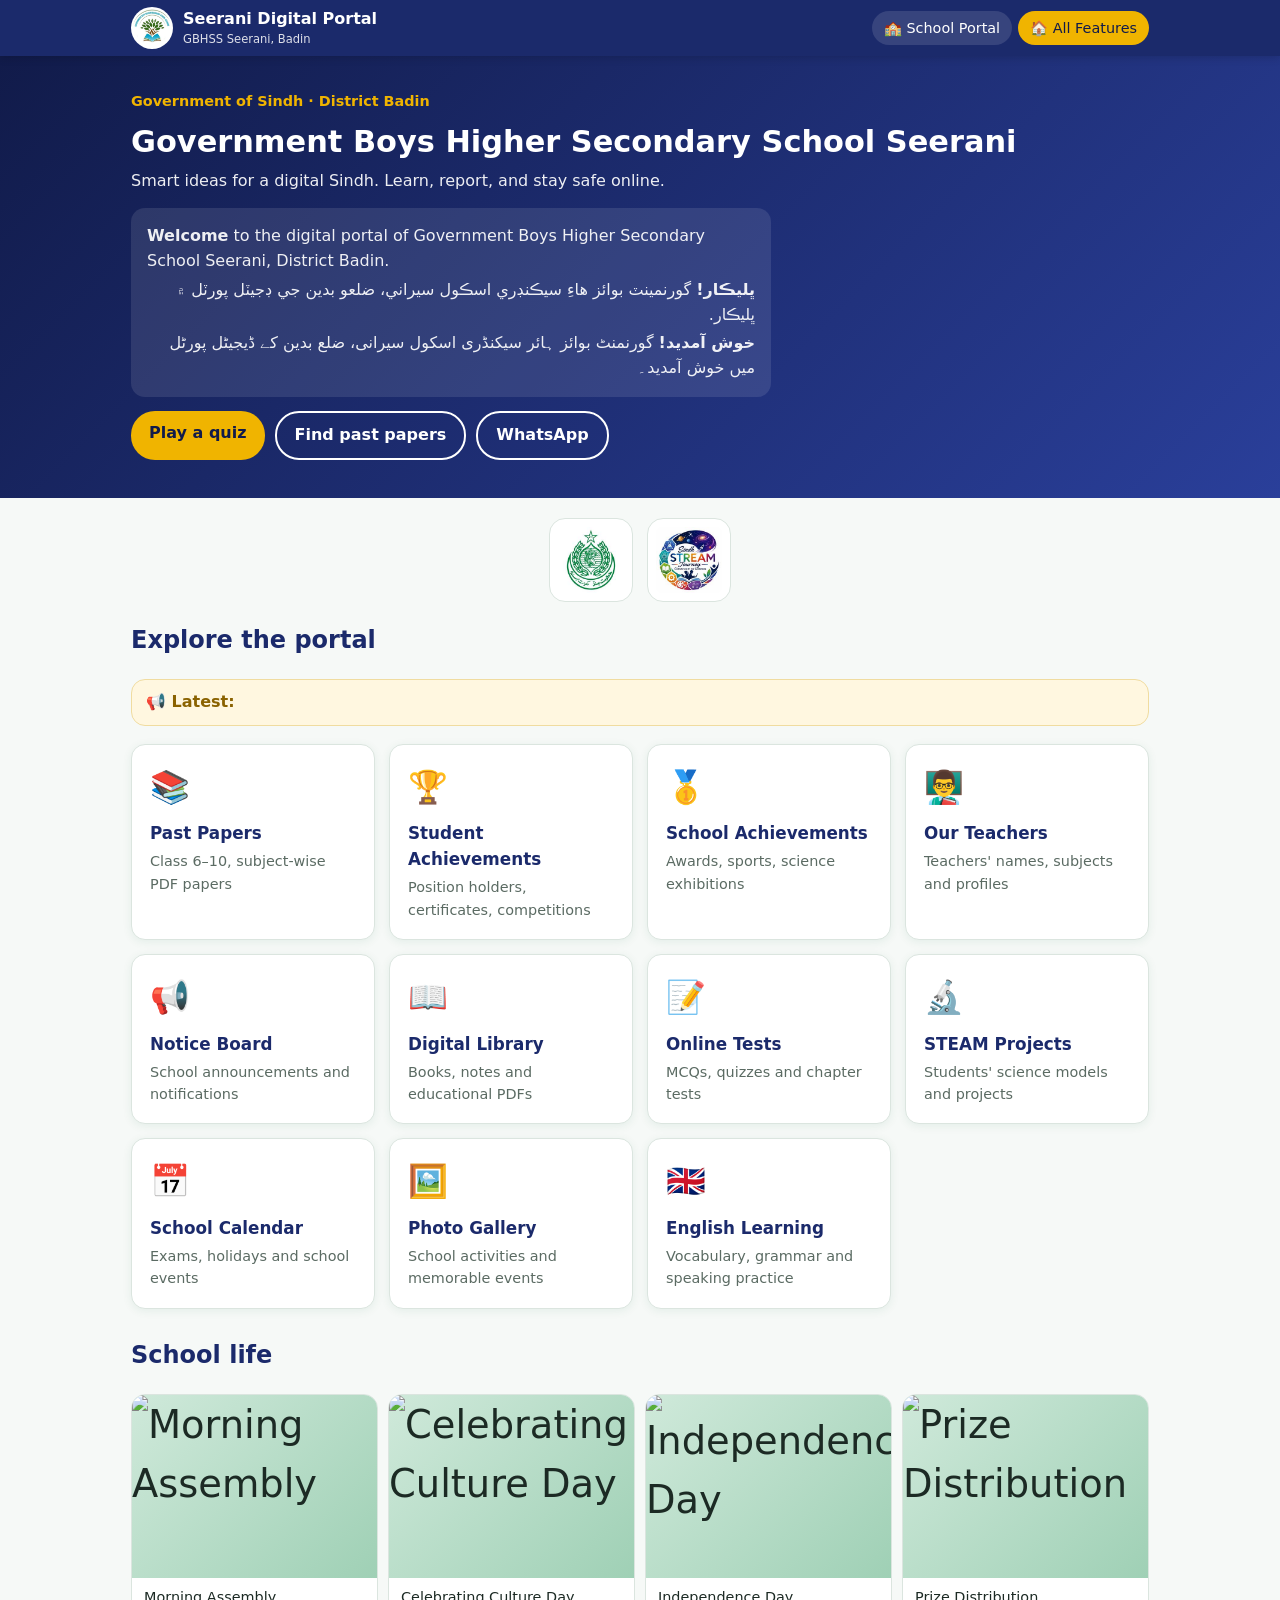
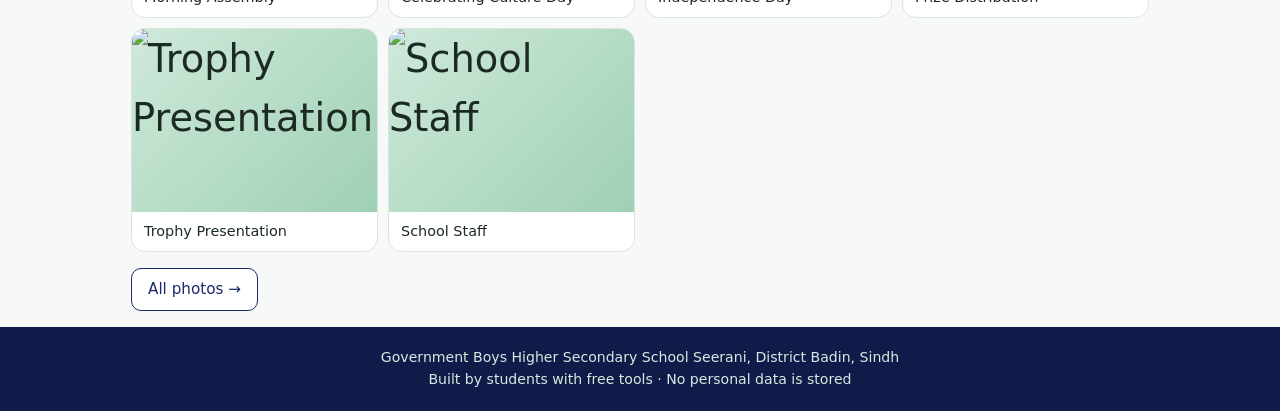
==== commit 5473d86f: "Add files via upload" ====
--- a/index.html
+++ b/index.html
@@ -37,6 +37,9 @@
 <a class="fcard" href="gallery.html"><div class="ic">🖼️</div><h3>Photo Gallery</h3><p>School activities and memorable events</p></a>
 <a class="fcard" href="english.html"><div class="ic">🇬🇧</div><h3>English Learning</h3><p>Vocabulary, grammar and speaking practice</p></a>
 </div>
+<h2 style="color:var(--green);margin-top:28px">School life</h2>
+<div class="gal" id="strip"></div>
+<p><a class="btn alt" href="gallery.html">All photos →</a></p>
 </main>
 <footer>Government Boys Higher Secondary School Seerani, District Badin, Sindh<br>Built by students with free tools · No personal data is stored</footer>
 <script src="data.js"></script>
--- a/portal.css
+++ b/portal.css
@@ -133,3 +133,9 @@
 .brand .logo{width:42px;height:42px;border-radius:50%;background:#fff;object-fit:cover;padding:2px}
 .partners{display:flex;gap:14px;justify-content:center;align-items:center;margin:20px 0 4px;flex-wrap:wrap}
 .partners img{height:84px;width:84px;object-fit:contain;background:#fff;border:1px solid var(--line);border-radius:16px;padding:8px}
+
+.gal img{object-position:center 30%}
+.gal a{text-decoration:none;color:inherit;display:block}
+
+.brand .logo{flex:none;object-fit:contain;background:#fff}
+.gal .ph{min-height:120px}
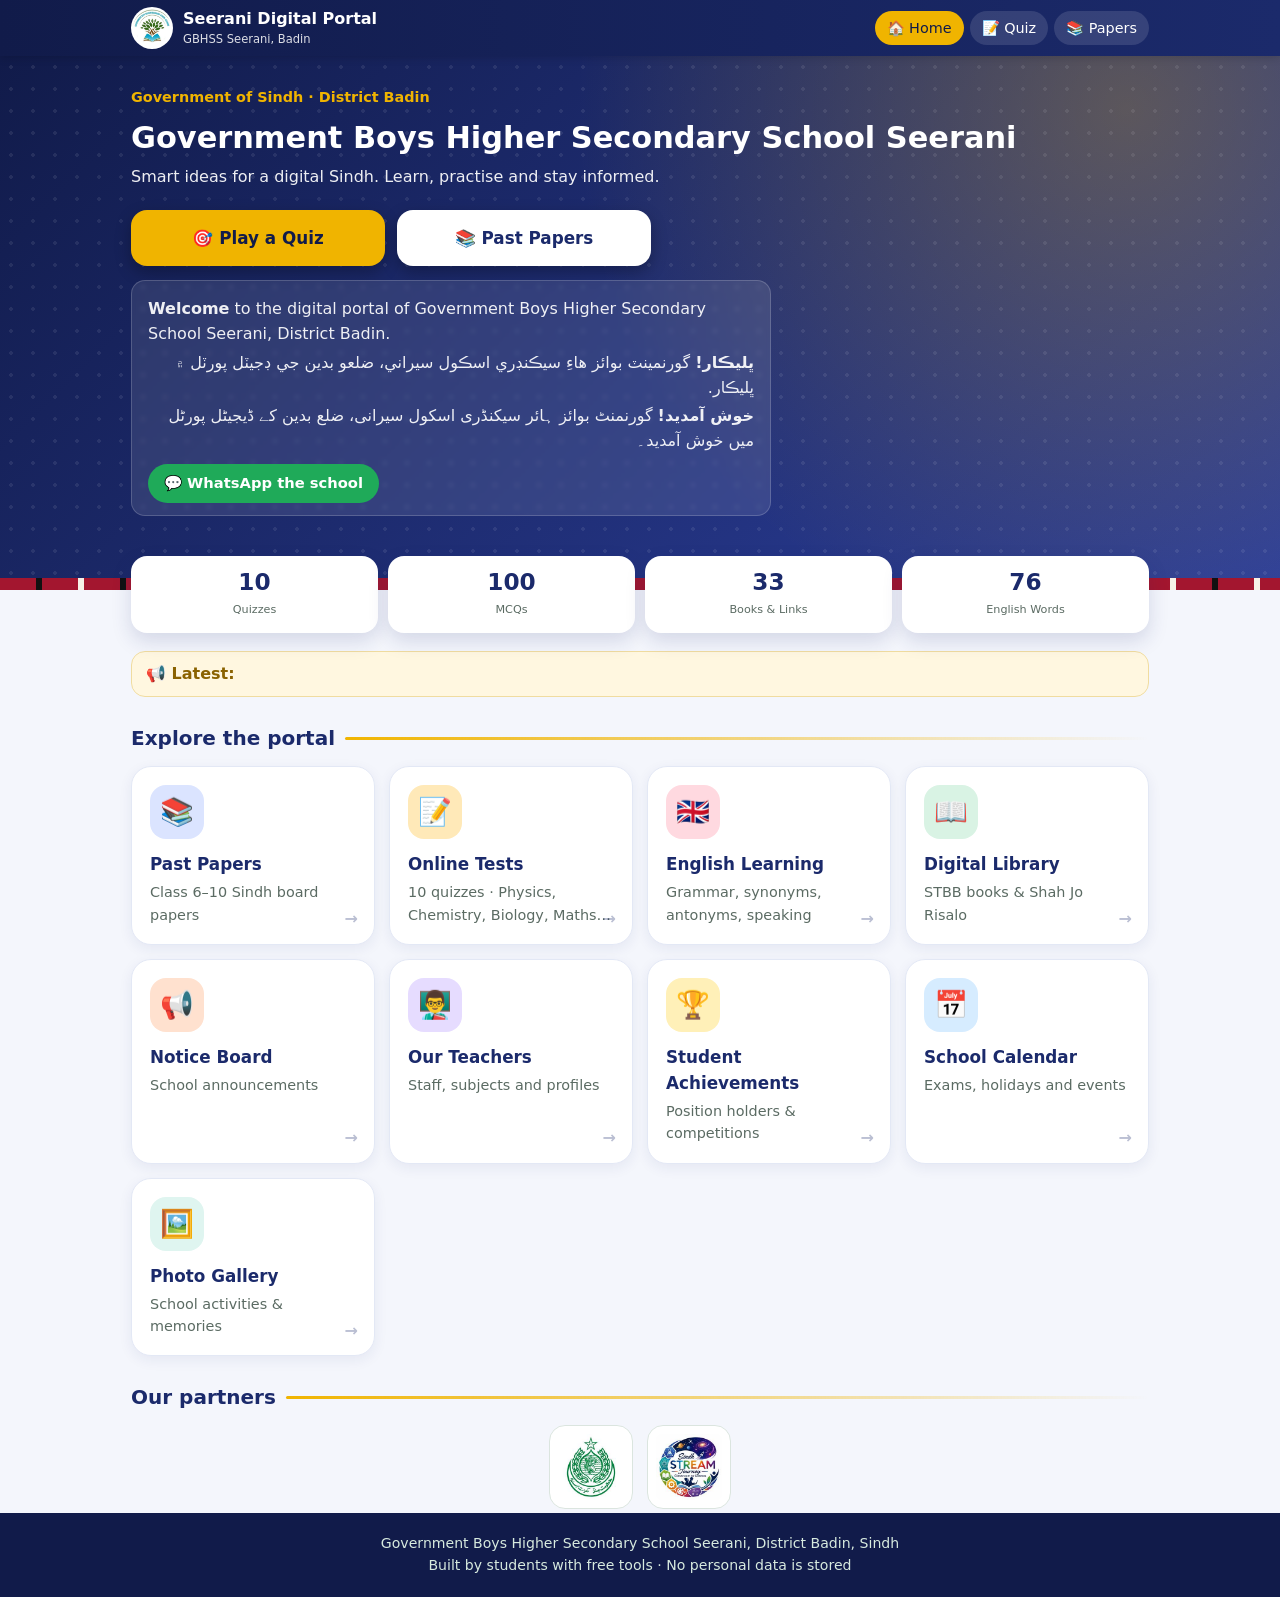
==== commit 8e330654: "Add files via upload" ====
--- a/index.html
+++ b/index.html
@@ -3,43 +3,41 @@
 <head>
 <meta charset="utf-8">
 <meta name="viewport" content="width=device-width, initial-scale=1">
-<title>All Features | Seerani Digital Portal</title>
+<title>Seerani Digital Portal</title>
 <link rel="stylesheet" href="portal.css">
 </head>
 <body data-page="hub">
 <header class="top"><div class="wrap">
-<a class="brand" href="features.html"><img class="logo" src="download.jpeg" alt="School logo"><span>Seerani Digital Portal<small>GBHSS Seerani, Badin</small></span></a>
-<nav><a href="index.html">🏫 School Portal</a><a href="features.html" class="on">🏠 All Features</a></nav>
+<a class="brand" href="index.html"><img class="logo" src="download.jpeg" alt="School logo"><span>Seerani Digital Portal<small>GBHSS Seerani, Badin</small></span></a>
+<nav><a href="index.html" class="on">🏠 Home</a><a href="tests.html">📝 Quiz</a><a href="papers.html">📚 Papers</a></nav>
 </div></header>
 <section class="hero big"><div class="wrap">
 <div class="kick">Government of Sindh · District Badin</div>
 <h1>Government Boys Higher Secondary School Seerani</h1>
-<p>Smart ideas for a digital Sindh. Learn, report, and stay safe online.</p>
+<p>Smart ideas for a digital Sindh. Learn, practise and stay informed.</p>
+<div class="acts"><a class="a1" href="tests.html">🎯 Play a Quiz</a><a class="a2" href="papers.html">📚 Past Papers</a></div>
 <div class="wel"><p><b>Welcome</b> to the digital portal of Government Boys Higher Secondary School Seerani, District Badin.</p>
 <p dir="rtl" lang="sd"><b>ڀليڪار!</b> گورنمينٽ بوائز هاءِ سيڪنڊري اسڪول سيراني، ضلعو بدين جي ڊجيٽل پورٽل ۾ ڀليڪار.</p>
-<p dir="rtl" lang="ur"><b>خوش آمدید!</b> گورنمنٹ بوائز ہائر سیکنڈری اسکول سیرانی، ضلع بدین کے ڈیجیٹل پورٹل میں خوش آمدید۔</p></div>
-<div class="acts"><a href="tests.html">Play a quiz</a><a class="o" href="papers.html">Find past papers</a><a class="o" href="https://wa.me/923332597174">WhatsApp</a></div>
+<p dir="rtl" lang="ur"><b>خوش آمدید!</b> گورنمنٹ بوائز ہائر سیکنڈری اسکول سیرانی، ضلع بدین کے ڈیجیٹل پورٹل میں خوش آمدید۔</p>
+<a class="wa" href="https://wa.me/923332597174">💬 WhatsApp the school</a></div>
 </div></section>
 <main class="wrap">
-<div class="partners"><img src="download%20(1).jpeg" alt="Government of Sindh"><img src="download%20(2).jpeg" alt="Sindh STREAM Journey"></div>
-<h2 style="color:var(--green)">Explore the portal</h2>
+<div class="stats" id="stats"></div>
 <div class="ticker"><b>📢 Latest:</b><span id="ticker"></span></div>
+<h2 class="sec">Explore the portal</h2>
 <div class="grid">
-<a class="fcard" href="papers.html"><div class="ic">📚</div><h3>Past Papers</h3><p>Class 6–10, subject-wise PDF papers</p></a>
-<a class="fcard" href="student-achievements.html"><div class="ic">🏆</div><h3>Student Achievements</h3><p>Position holders, certificates, competitions</p></a>
-<a class="fcard" href="school-achievements.html"><div class="ic">🥇</div><h3>School Achievements</h3><p>Awards, sports, science exhibitions</p></a>
-<a class="fcard" href="teachers.html"><div class="ic">👨‍🏫</div><h3>Our Teachers</h3><p>Teachers' names, subjects and profiles</p></a>
-<a class="fcard" href="notices.html"><div class="ic">📢</div><h3>Notice Board</h3><p>School announcements and notifications</p></a>
-<a class="fcard" href="library.html"><div class="ic">📖</div><h3>Digital Library</h3><p>Books, notes and educational PDFs</p></a>
-<a class="fcard" href="tests.html"><div class="ic">📝</div><h3>Online Tests</h3><p>MCQs, quizzes and chapter tests</p></a>
-<a class="fcard" href="steam.html"><div class="ic">🔬</div><h3>STEAM Projects</h3><p>Students' science models and projects</p></a>
-<a class="fcard" href="calendar.html"><div class="ic">📅</div><h3>School Calendar</h3><p>Exams, holidays and school events</p></a>
-<a class="fcard" href="gallery.html"><div class="ic">🖼️</div><h3>Photo Gallery</h3><p>School activities and memorable events</p></a>
-<a class="fcard" href="english.html"><div class="ic">🇬🇧</div><h3>English Learning</h3><p>Vocabulary, grammar and speaking practice</p></a>
+<a class="fcard" href="papers.html"><div class="ic" style="--c:#dbe4ff">📚</div><h3>Past Papers</h3><p>Class 6–10 Sindh board papers</p></a>
+<a class="fcard" href="tests.html"><div class="ic" style="--c:#ffe9b8">📝</div><h3>Online Tests</h3><p>10 quizzes · Physics, Chemistry, Biology, Maths…</p></a>
+<a class="fcard" href="english.html"><div class="ic" style="--c:#ffd9e0">🇬🇧</div><h3>English Learning</h3><p>Grammar, synonyms, antonyms, speaking</p></a>
+<a class="fcard" href="library.html"><div class="ic" style="--c:#d9f3e4">📖</div><h3>Digital Library</h3><p>STBB books & Shah Jo Risalo</p></a>
+<a class="fcard" href="notices.html"><div class="ic" style="--c:#ffe1cf">📢</div><h3>Notice Board</h3><p>School announcements</p></a>
+<a class="fcard" href="teachers.html"><div class="ic" style="--c:#e6dcff">👨‍🏫</div><h3>Our Teachers</h3><p>Staff, subjects and profiles</p></a>
+<a class="fcard" href="student-achievements.html"><div class="ic" style="--c:#fff0b8">🏆</div><h3>Student Achievements</h3><p>Position holders & competitions</p></a>
+<a class="fcard" href="calendar.html"><div class="ic" style="--c:#d6ecff">📅</div><h3>School Calendar</h3><p>Exams, holidays and events</p></a>
+<a class="fcard" href="gallery.html"><div class="ic" style="--c:#dff5f0">🖼️</div><h3>Photo Gallery</h3><p>School activities & memories</p></a>
 </div>
-<h2 style="color:var(--green);margin-top:28px">School life</h2>
-<div class="gal" id="strip"></div>
-<p><a class="btn alt" href="gallery.html">All photos →</a></p>
+<h2 class="sec">Our partners</h2>
+<div class="partners" style="margin-top:0"><img src="download%20(1).jpeg" alt="Government of Sindh"><img src="download%20(2).jpeg" alt="Sindh STREAM Journey"></div>
 </main>
 <footer>Government Boys Higher Secondary School Seerani, District Badin, Sindh<br>Built by students with free tools · No personal data is stored</footer>
 <script src="data.js"></script>
--- a/portal.css
+++ b/portal.css
@@ -139,3 +139,58 @@
 
 .brand .logo{flex:none;object-fit:contain;background:#fff}
 .gal .ph{min-height:120px}
+
+/* ===================== v2 beautiful theme ===================== */
+:root{--navy:#1b2a6b;--navy-d:#111b4a;--red:#a3162f;--gold:#f0b400}
+body{background:#f4f6fc}
+.top{background:linear-gradient(90deg,var(--navy-d),var(--navy))}
+.hero{position:relative;overflow:hidden;padding:24px 0 38px;
+  background:radial-gradient(circle at 88% 10%,rgba(240,180,0,.28),transparent 45%),linear-gradient(135deg,var(--navy-d),#2c3f9c)}
+.hero::before{content:"";position:absolute;inset:0;background-image:radial-gradient(rgba(255,255,255,.08) 2px,transparent 2px);background-size:22px 22px;pointer-events:none}
+.hero .wrap{position:relative}
+.hero::after{content:"";position:absolute;left:0;right:0;bottom:0;height:12px;
+  background:repeating-linear-gradient(90deg,var(--red) 0 36px,#111 36px 42px,var(--red) 42px 78px,#f6f1e7 78px 84px)}
+.hero.big{padding:30px 0 60px}
+.hero .acts{display:grid;grid-template-columns:1fr 1fr;gap:12px;margin:20px 0 8px;max-width:520px}
+.hero .acts a{display:flex;align-items:center;justify-content:center;gap:8px;padding:15px 10px;border-radius:16px;font-weight:800;font-size:1.05rem;text-decoration:none;border:0;box-shadow:0 6px 16px rgba(0,0,0,.28);transition:.15s}
+.hero .acts a.a1{background:var(--gold);color:var(--navy-d)}
+.hero .acts a.a2{background:#fff;color:var(--navy)}
+.hero .acts a:hover{transform:translateY(-2px)}
+.hero .wel{background:rgba(255,255,255,.1);border:1px solid rgba(255,255,255,.18);backdrop-filter:blur(2px)}
+.hero .wa{display:inline-block;margin-top:6px;color:#fff;font-weight:700;text-decoration:none;background:#1faa59;padding:8px 16px;border-radius:20px;font-size:.92rem}
+.stats{display:grid;grid-template-columns:repeat(4,1fr);gap:10px;margin:-34px 0 6px;position:relative;z-index:2}
+.stats div{background:#fff;border-radius:16px;padding:12px 4px;text-align:center;box-shadow:0 8px 20px rgba(27,42,107,.15)}
+.stats b{display:block;font-size:1.45rem;color:var(--navy);line-height:1.2}
+.stats span{font-size:.7rem;color:var(--muted)}
+.sec{color:var(--navy);font-size:1.25rem;margin:26px 0 12px;display:flex;align-items:center;gap:10px}
+.sec::after{content:"";flex:1;height:3px;border-radius:3px;background:linear-gradient(90deg,var(--gold),transparent)}
+.fcard{position:relative;padding:18px;border-radius:20px;border:1px solid #e3e8f5;background:#fff;box-shadow:0 4px 14px rgba(27,42,107,.07);overflow:hidden}
+.fcard .ic{width:54px;height:54px;border-radius:16px;display:grid;place-items:center;font-size:1.7rem;background:var(--c,#e8ecf9)}
+.fcard::after{content:"→";position:absolute;right:16px;bottom:12px;color:var(--navy);font-weight:700;opacity:.3;transition:.2s}
+.fcard:hover{transform:translateY(-4px);box-shadow:0 12px 26px rgba(27,42,107,.16);border-color:var(--navy)}
+.fcard:hover::after{opacity:1;right:12px}
+.fcard h3{color:var(--navy);margin:12px 0 4px}
+.card{border-radius:16px;border-color:#e3e8f5;box-shadow:0 3px 12px rgba(27,42,107,.06)}
+.btn{border-radius:12px;background:linear-gradient(135deg,var(--navy),#2c3f9c)}
+.btn.alt{background:#fff;color:var(--navy);border:1px solid var(--navy)}
+.chip.on{background:var(--navy);border-color:var(--navy)}
+.ticker{border-radius:14px}
+.partners{margin-top:26px}
+.tcard{border-left:6px solid var(--g,#1b2a6b)}
+.opt{border-radius:14px;display:flex;gap:12px;align-items:center}
+.opt b{flex:none;width:30px;height:30px;border-radius:50%;background:#eef1fb;color:var(--navy);display:grid;place-items:center;font-size:.9rem}
+.opt.ok b{background:var(--green);color:#fff}
+.opt.bad b{background:var(--red);color:#fff}
+.opt.ok{border-color:#1faa59;background:#e8f7ee}
+.prog div{background:linear-gradient(90deg,var(--gold),#ffd45e)}
+.score{color:var(--navy)}
+details.card summary{cursor:pointer;font-weight:700;color:var(--navy);font-size:1.05rem}
+details.card[open] summary{margin-bottom:8px}
+.wl{display:grid;gap:8px}
+.wl .r{background:#fff;border:1px solid #e3e8f5;border-radius:14px;padding:10px 14px;display:flex;justify-content:space-between;align-items:center;gap:10px;flex-wrap:wrap}
+.pill{display:inline-block;background:#fff3d1;color:#7a5600;border-radius:14px;padding:2px 10px;margin:2px 3px 2px 0;font-size:.85rem;font-weight:600}
+pre.letter{white-space:pre-wrap;background:#fffdf5;border:1px solid #f0dca0;border-radius:12px;padding:14px;font-family:inherit;font-size:.95rem;margin:10px 0 0}
+main>*{animation:up .45s ease both}
+@keyframes up{from{opacity:0;transform:translateY(10px)}to{opacity:1;transform:none}}
+@media(max-width:560px){.stats b{font-size:1.2rem}.hero .acts a{font-size:.98rem;padding:14px 6px}}
+body[data-page=tests] main>*,body[data-page=english] #out>*{animation:none}
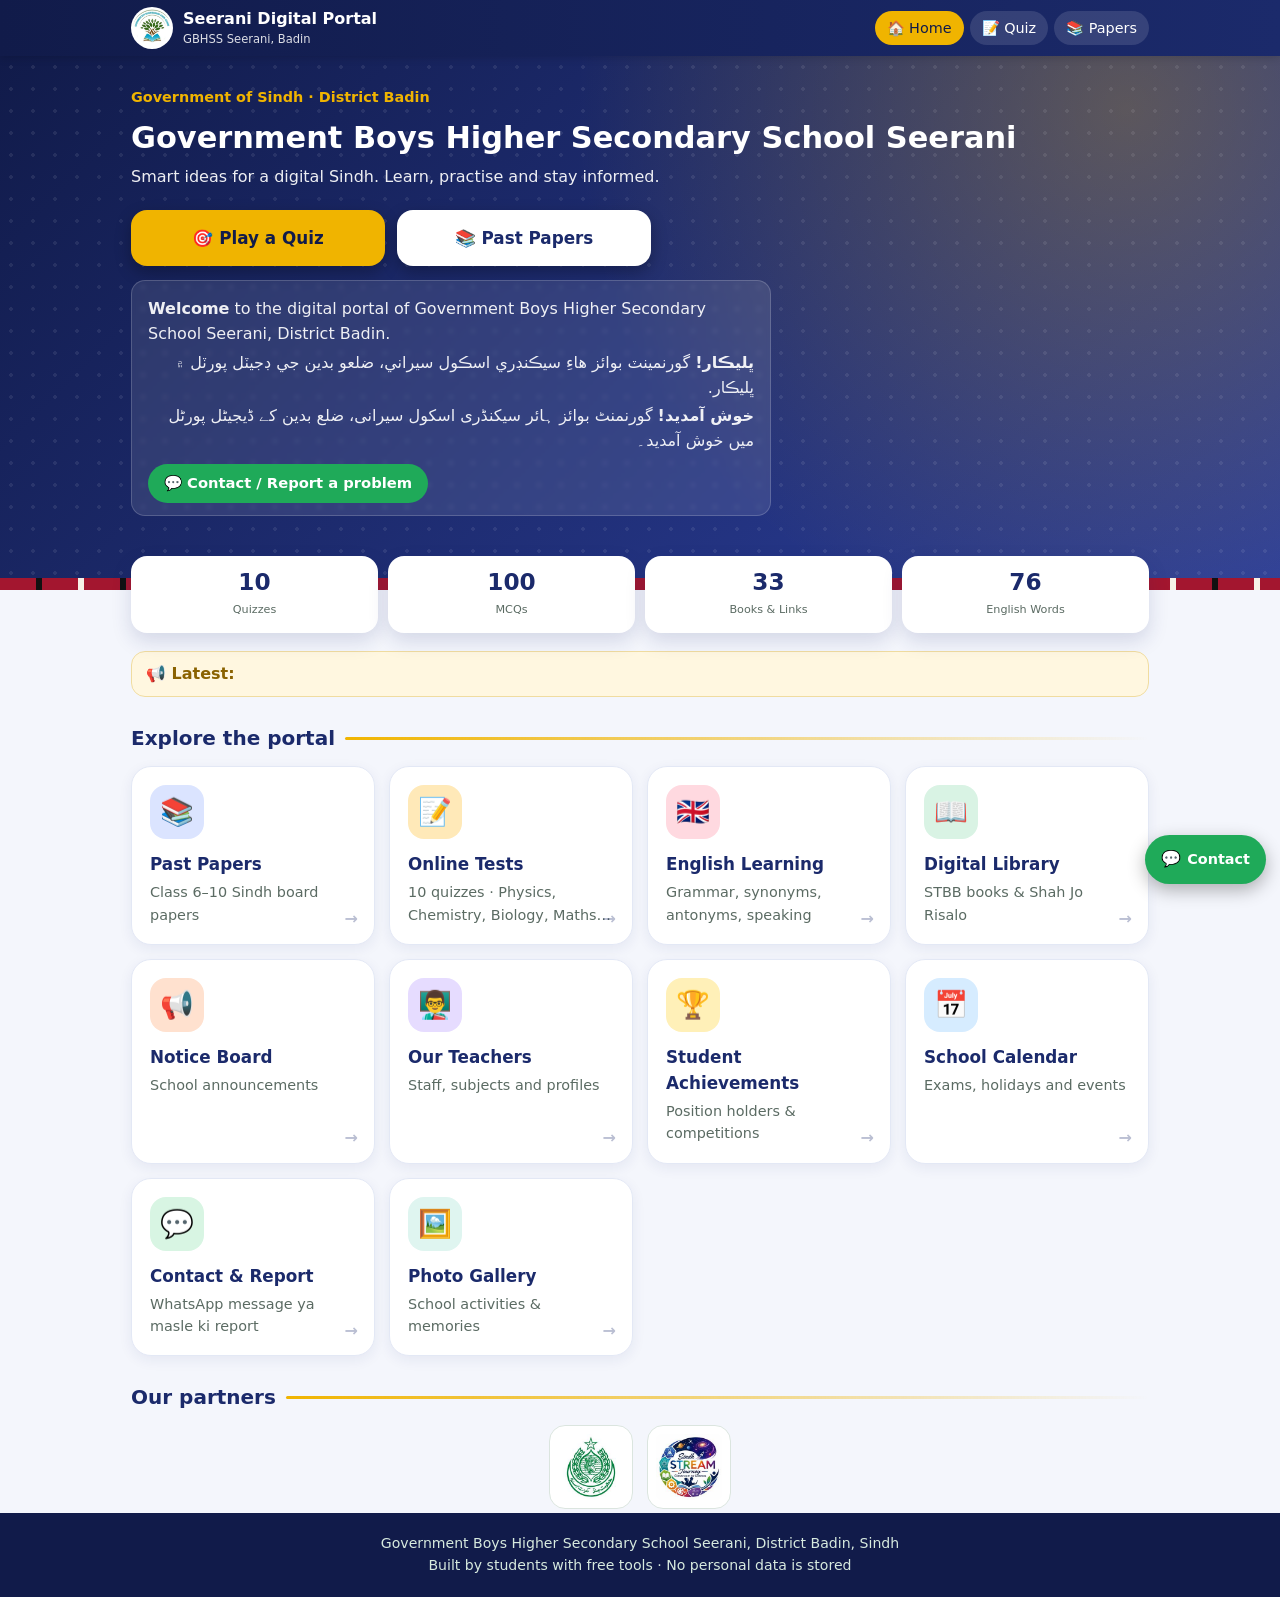
==== commit a343edf5: "Add files via upload" ====
--- a/index.html
+++ b/index.html
@@ -19,7 +19,7 @@
 <div class="wel"><p><b>Welcome</b> to the digital portal of Government Boys Higher Secondary School Seerani, District Badin.</p>
 <p dir="rtl" lang="sd"><b>ڀليڪار!</b> گورنمينٽ بوائز هاءِ سيڪنڊري اسڪول سيراني، ضلعو بدين جي ڊجيٽل پورٽل ۾ ڀليڪار.</p>
 <p dir="rtl" lang="ur"><b>خوش آمدید!</b> گورنمنٹ بوائز ہائر سیکنڈری اسکول سیرانی، ضلع بدین کے ڈیجیٹل پورٹل میں خوش آمدید۔</p>
-<a class="wa" href="https://wa.me/923332597174">💬 WhatsApp the school</a></div>
+<a class="wa" href="contact.html">💬 Contact / Report a problem</a></div>
 </div></section>
 <main class="wrap">
 <div class="stats" id="stats"></div>
@@ -34,6 +34,7 @@
 <a class="fcard" href="teachers.html"><div class="ic" style="--c:#e6dcff">👨‍🏫</div><h3>Our Teachers</h3><p>Staff, subjects and profiles</p></a>
 <a class="fcard" href="student-achievements.html"><div class="ic" style="--c:#fff0b8">🏆</div><h3>Student Achievements</h3><p>Position holders & competitions</p></a>
 <a class="fcard" href="calendar.html"><div class="ic" style="--c:#d6ecff">📅</div><h3>School Calendar</h3><p>Exams, holidays and events</p></a>
+<a class="fcard" href="contact.html"><div class="ic" style="--c:#d8f5e3">💬</div><h3>Contact &amp; Report</h3><p>WhatsApp message ya masle ki report</p></a>
 <a class="fcard" href="gallery.html"><div class="ic" style="--c:#dff5f0">🖼️</div><h3>Photo Gallery</h3><p>School activities & memories</p></a>
 </div>
 <h2 class="sec">Our partners</h2>
--- a/portal.css
+++ b/portal.css
@@ -194,3 +194,10 @@
 @keyframes up{from{opacity:0;transform:translateY(10px)}to{opacity:1;transform:none}}
 @media(max-width:560px){.stats b{font-size:1.2rem}.hero .acts a{font-size:.98rem;padding:14px 6px}}
 body[data-page=tests] main>*,body[data-page=english] #out>*{animation:none}
+
+.form label{display:block;margin:12px 0 0;font-weight:600;font-size:.92rem;color:var(--navy)}
+.form select,.form input,.form textarea{display:block;width:100%;margin-top:5px;padding:11px 12px;border:1px solid var(--line);border-radius:12px;font:inherit;background:#fff}
+.form .row{margin-top:16px}
+.wafab{position:fixed;right:14px;bottom:16px;z-index:30;background:#1faa59;color:#fff;text-decoration:none;border-radius:30px;padding:12px 16px;font-weight:700;box-shadow:0 6px 18px rgba(0,0,0,.3);display:flex;gap:6px;align-items:center}
+.wafab span{font-size:.9rem}
+.wafab:hover{background:#178a47}
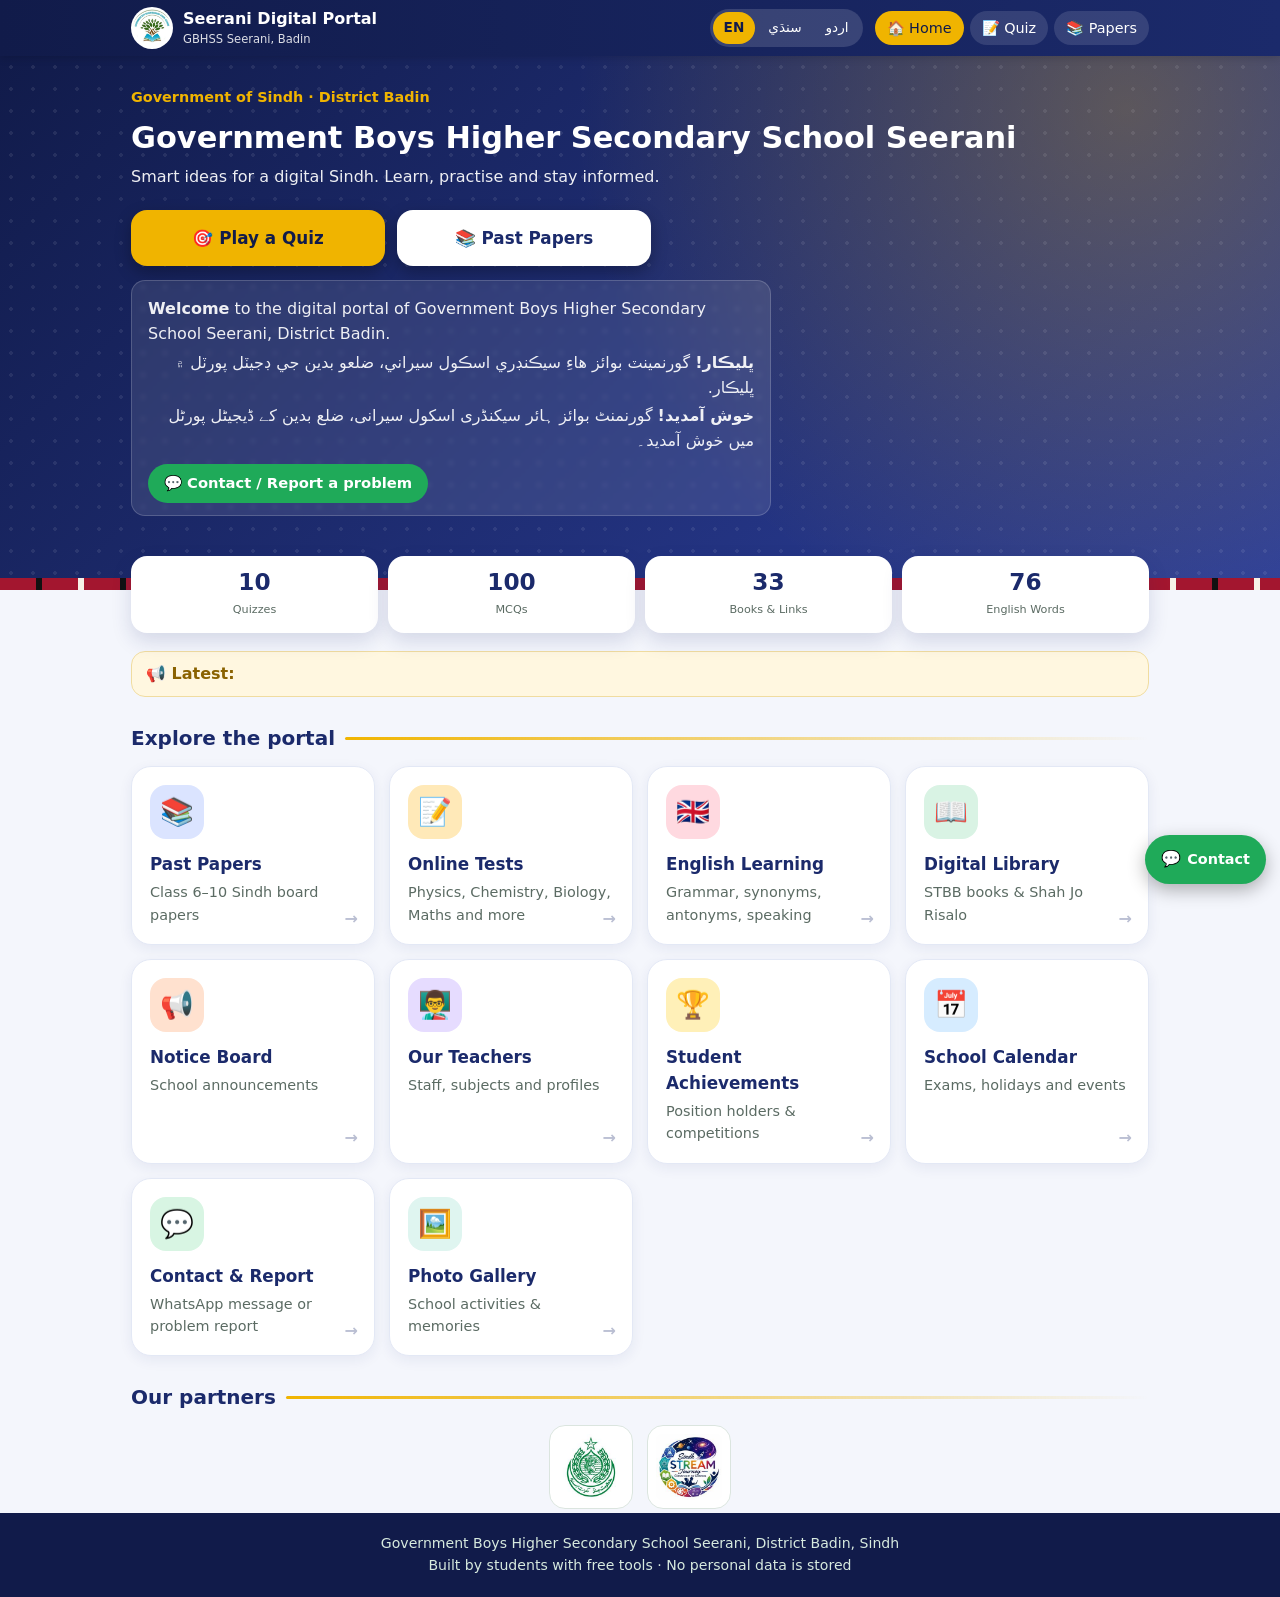
==== commit a8562c97: "Add files via upload" ====
--- a/index.html
+++ b/index.html
@@ -27,14 +27,14 @@
 <h2 class="sec">Explore the portal</h2>
 <div class="grid">
 <a class="fcard" href="papers.html"><div class="ic" style="--c:#dbe4ff">📚</div><h3>Past Papers</h3><p>Class 6–10 Sindh board papers</p></a>
-<a class="fcard" href="tests.html"><div class="ic" style="--c:#ffe9b8">📝</div><h3>Online Tests</h3><p>10 quizzes · Physics, Chemistry, Biology, Maths…</p></a>
+<a class="fcard" href="tests.html"><div class="ic" style="--c:#ffe9b8">📝</div><h3>Online Tests</h3><p>Physics, Chemistry, Biology, Maths and more</p></a>
 <a class="fcard" href="english.html"><div class="ic" style="--c:#ffd9e0">🇬🇧</div><h3>English Learning</h3><p>Grammar, synonyms, antonyms, speaking</p></a>
 <a class="fcard" href="library.html"><div class="ic" style="--c:#d9f3e4">📖</div><h3>Digital Library</h3><p>STBB books & Shah Jo Risalo</p></a>
 <a class="fcard" href="notices.html"><div class="ic" style="--c:#ffe1cf">📢</div><h3>Notice Board</h3><p>School announcements</p></a>
 <a class="fcard" href="teachers.html"><div class="ic" style="--c:#e6dcff">👨‍🏫</div><h3>Our Teachers</h3><p>Staff, subjects and profiles</p></a>
 <a class="fcard" href="student-achievements.html"><div class="ic" style="--c:#fff0b8">🏆</div><h3>Student Achievements</h3><p>Position holders & competitions</p></a>
 <a class="fcard" href="calendar.html"><div class="ic" style="--c:#d6ecff">📅</div><h3>School Calendar</h3><p>Exams, holidays and events</p></a>
-<a class="fcard" href="contact.html"><div class="ic" style="--c:#d8f5e3">💬</div><h3>Contact &amp; Report</h3><p>WhatsApp message ya masle ki report</p></a>
+<a class="fcard" href="contact.html"><div class="ic" style="--c:#d8f5e3">💬</div><h3>Contact &amp; Report</h3><p>WhatsApp message or problem report</p></a>
 <a class="fcard" href="gallery.html"><div class="ic" style="--c:#dff5f0">🖼️</div><h3>Photo Gallery</h3><p>School activities & memories</p></a>
 </div>
 <h2 class="sec">Our partners</h2>
--- a/portal.css
+++ b/portal.css
@@ -201,3 +201,23 @@
 .wafab{position:fixed;right:14px;bottom:16px;z-index:30;background:#1faa59;color:#fff;text-decoration:none;border-radius:30px;padding:12px 16px;font-weight:700;box-shadow:0 6px 18px rgba(0,0,0,.3);display:flex;gap:6px;align-items:center}
 .wafab span{font-size:.9rem}
 .wafab:hover{background:#178a47}
+
+/* ===== language switcher + RTL ===== */
+.lang{display:flex;gap:2px;background:rgba(255,255,255,.14);border-radius:22px;padding:3px}
+.lang button{border:0;background:transparent;color:#fff;padding:5px 11px;border-radius:18px;font:inherit;font-size:.85rem;cursor:pointer}
+.lang button.on{background:var(--gold);color:var(--navy-d);font-weight:700}
+[dir=rtl] body{font-family:"Noto Naskh Arabic","Noto Nastaliq Urdu","Segoe UI",system-ui,sans-serif;line-height:1.85}
+[dir=rtl] .brand{margin-right:0;margin-left:auto}
+[dir=rtl] .fcard::after{content:"←";right:auto;left:16px}
+[dir=rtl] .fcard:hover::after{right:auto;left:12px}
+[dir=rtl] .wafab{right:auto;left:14px}
+[dir=rtl] .sec::after{background:linear-gradient(270deg,var(--gold),transparent)}
+[dir=rtl] .ticker span{padding-left:0;padding-right:100%;animation-name:slideR}
+@keyframes slideR{to{transform:translateX(100%)}}
+[dir=rtl] ul{padding-left:0!important;padding-right:20px}
+[dir=rtl] .hero h1{line-height:1.5}
+[dir=rtl] body[data-page=english] #out{direction:ltr;text-align:left}
+[dir=rtl] :is(h3,.opt,li,summary,figcaption,.note,.meta){unicode-bidi:plaintext}
+[dir=rtl] .cal{direction:ltr}
+[dir=rtl] .cal .d{direction:rtl}
+@media(max-width:560px){.lang button{padding:5px 8px;font-size:.8rem}}
